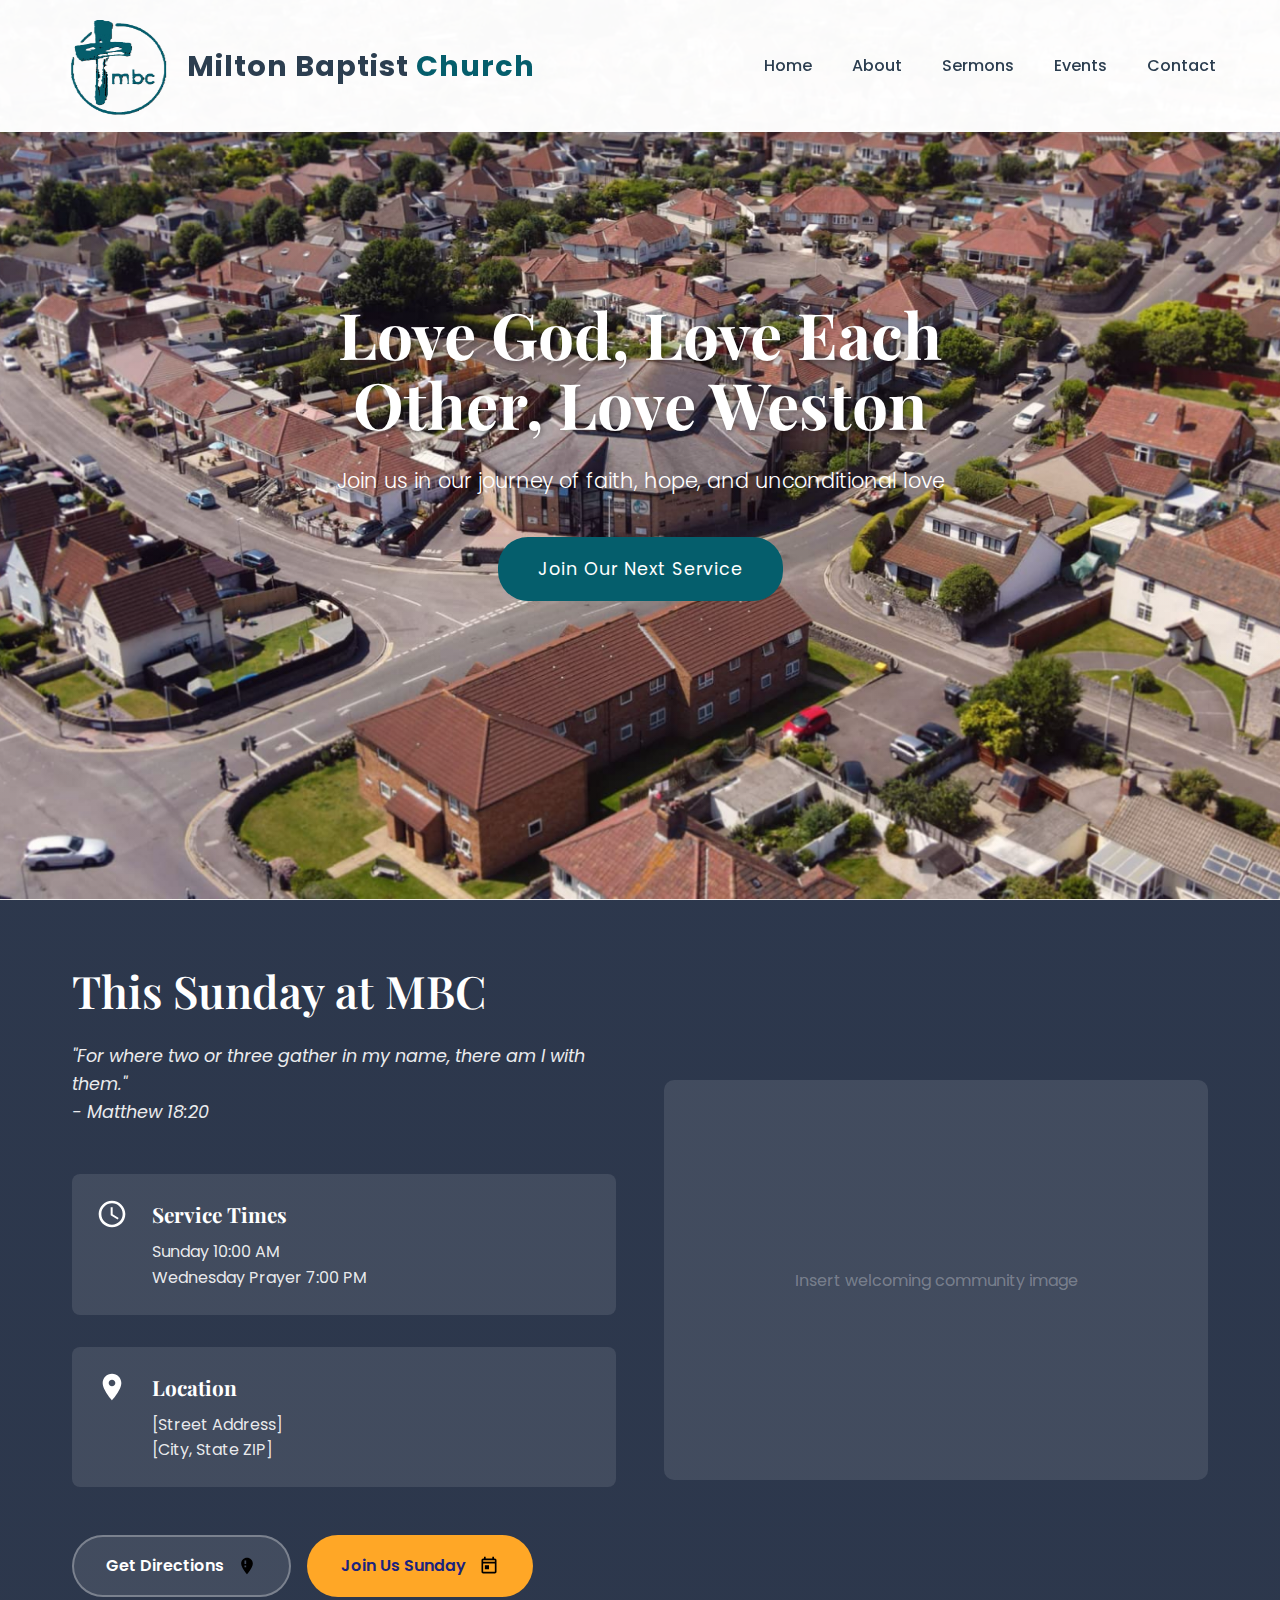
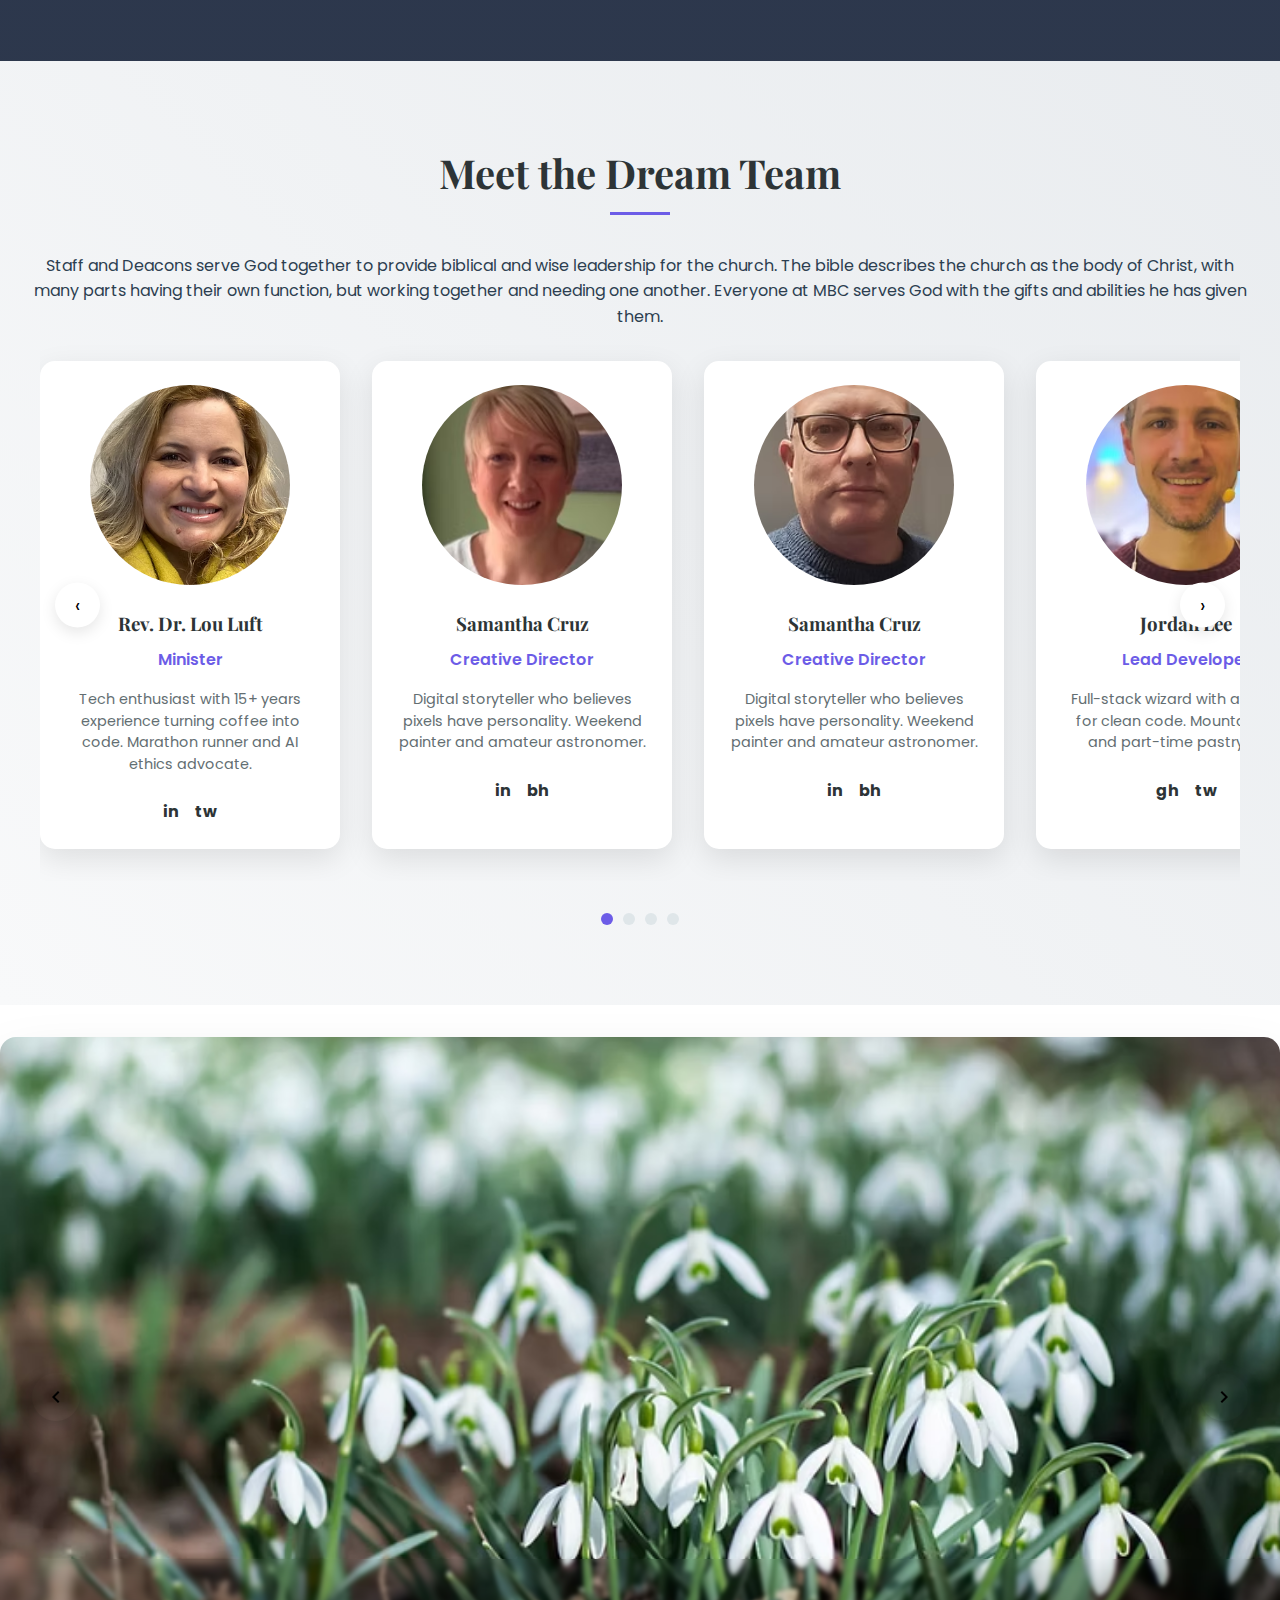
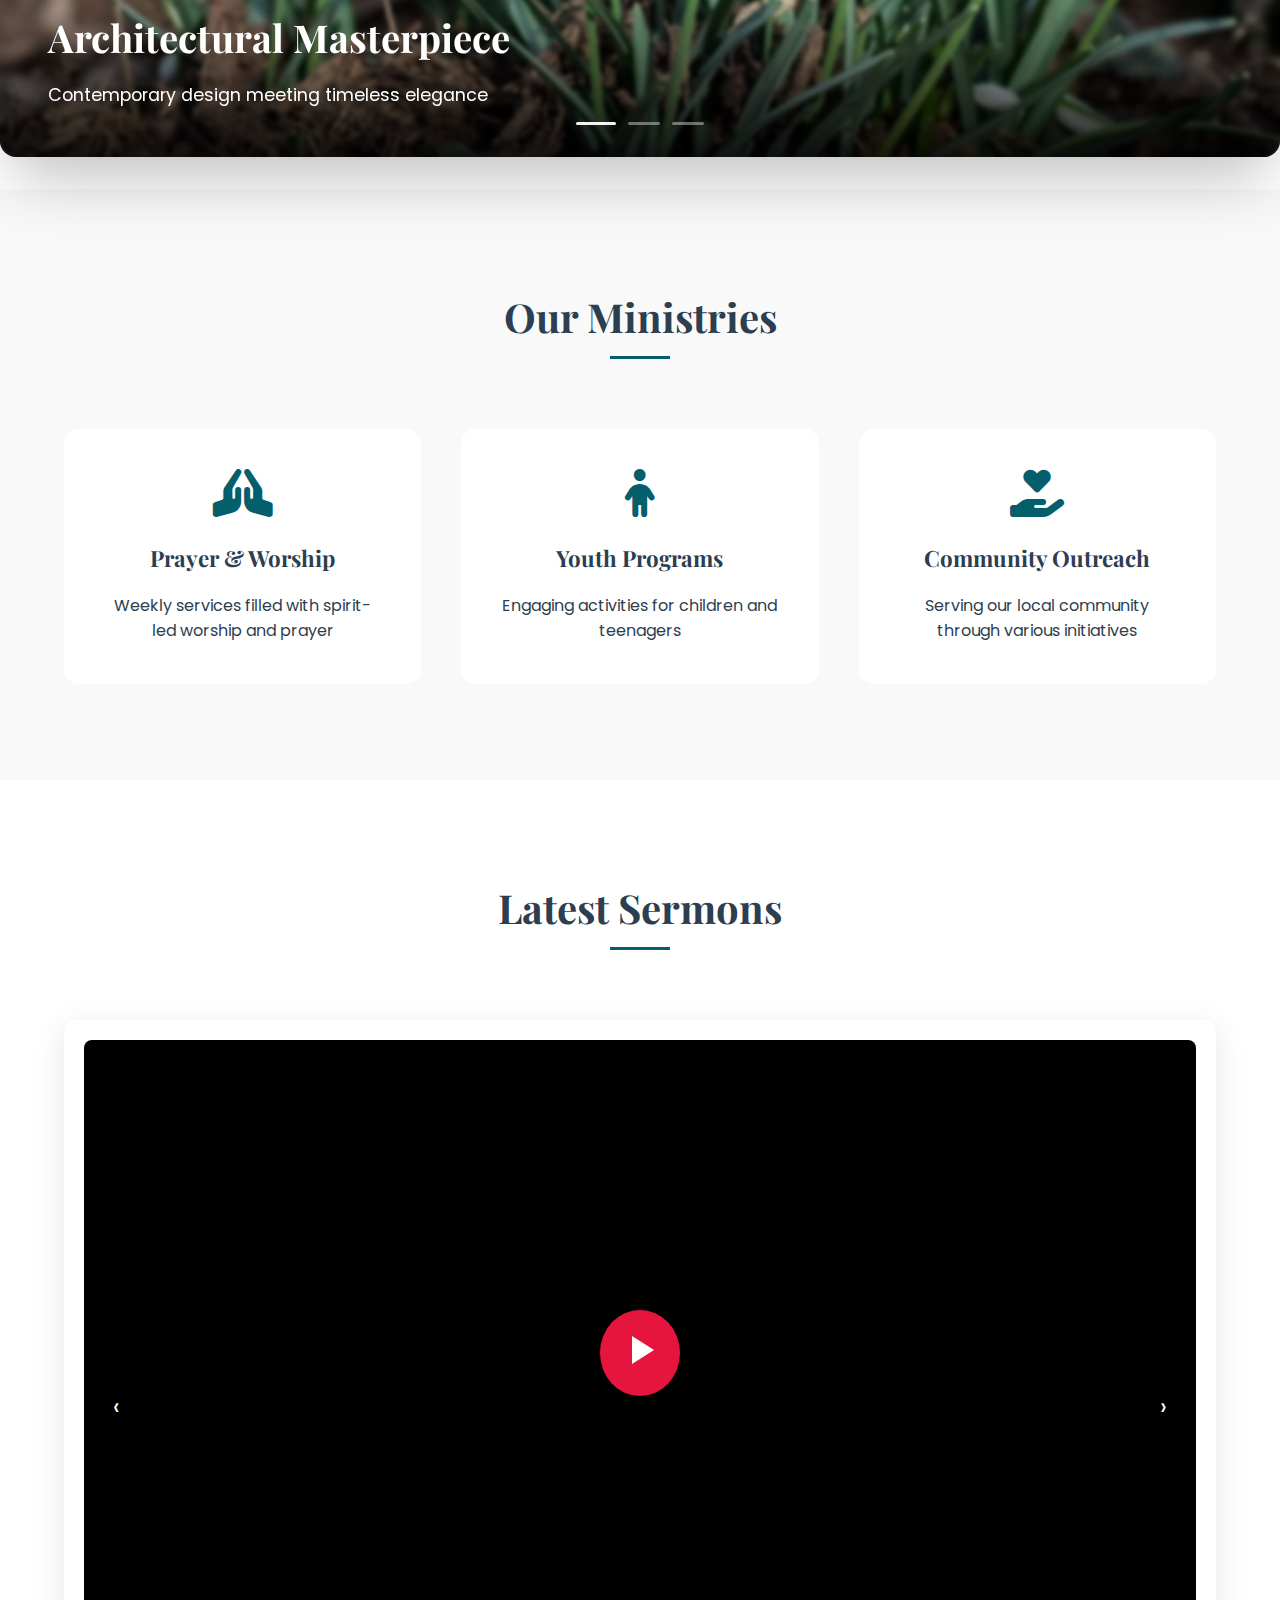
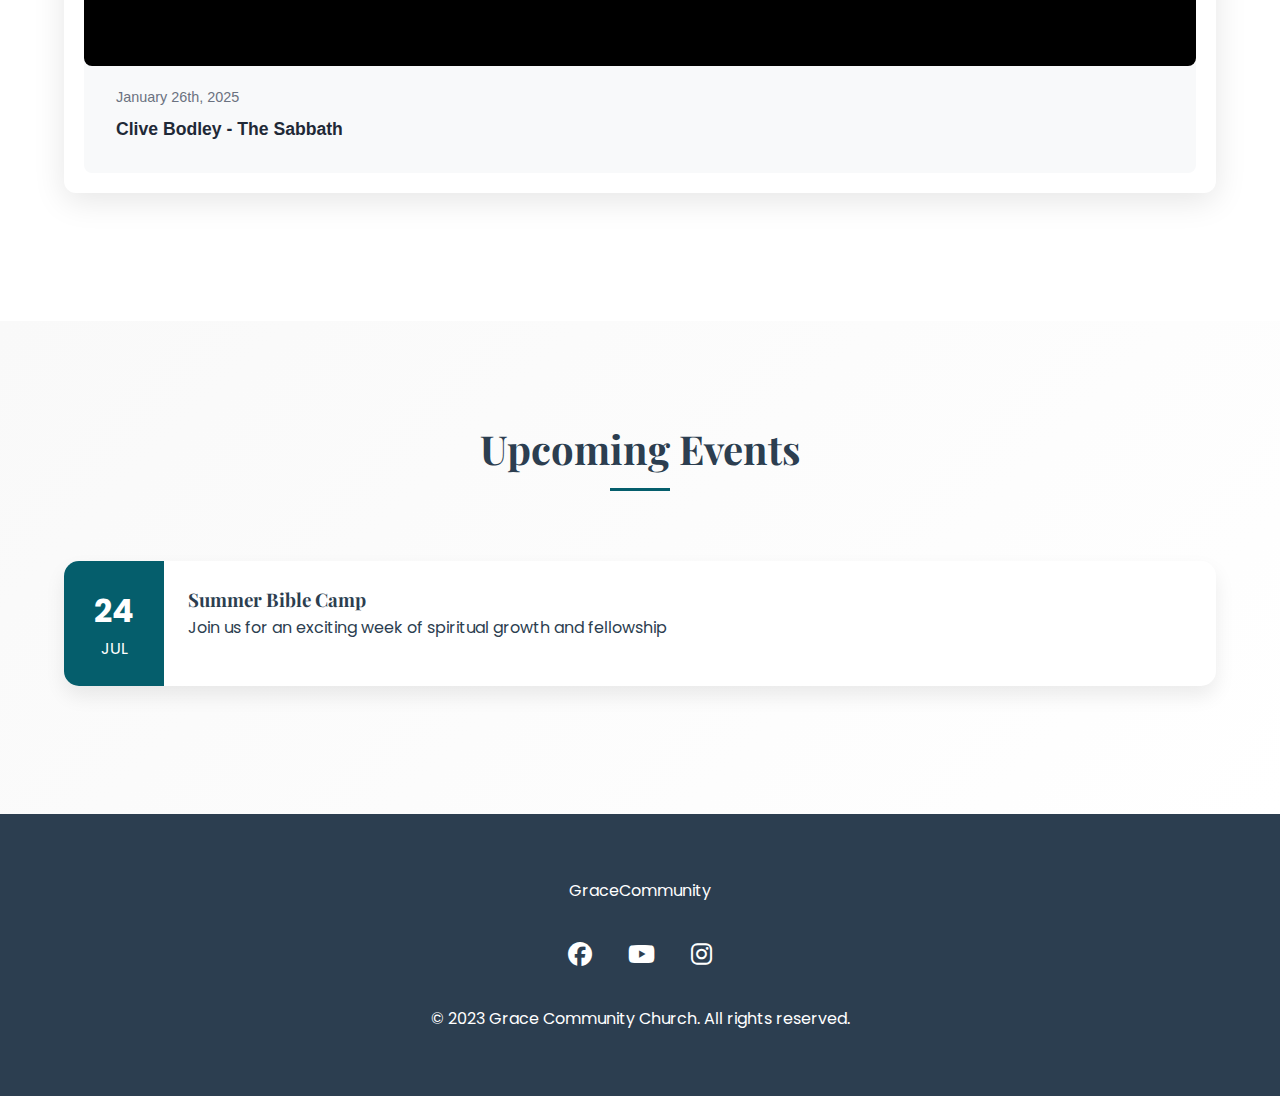
==== index.html @ 712c5c69 "Add files via upload" ====
<!DOCTYPE html>
<html lang="en">
<head>
    <meta charset="UTF-8">
    <meta name="viewport" content="width=device-width, initial-scale=1.0">
    <title>Grace Community Church</title>
    <link rel="stylesheet" href="style.css">
    <link rel="stylesheet" href="https://cdnjs.cloudflare.com/ajax/libs/font-awesome/6.4.0/css/all.min.css">
    <link href="https://fonts.googleapis.com/css2?family=Playfair+Display:wght@400;700&family=Poppins:wght@300;400;500;600&display=swap" rel="stylesheet">
   
</head>
<body>
    <!-- Navigation -->
    <nav class="navbar">
        <a href="#home" class="logo-container">
            <img src="logo-no.png" alt="Church Logo" class="logo-image">
            <div class="logo-text">
                Milton Baptist<span> Church</span>
            </div>
        </a>
        <ul class="nav-links">
            <li><a href="#home">Home</a></li>
            <li><a href="#about">About</a></li>
            <li><a href="#sermons">Sermons</a></li>
            <li><a href="#events">Events</a></li>
            <li><a href="#contact">Contact</a></li>
        </ul>
        <div class="menu-toggle">
            <div class="hamburger">
                <span></span>
                <span></span>
                <span></span>
            </div>
        </div>
    </nav>

        <!-- Hero Section -->
    <section class="hero" id="home">
        <div class="hero-content">
            <h1>Love God, Love Each Other, Love Weston</h1>
            <p>Join us in our journey of faith, hope, and unconditional love</p>
            <button class="cta-button">Join Our Next Service</button>
        </div>
    </section>
    <section class="service-section">
        <div class="service-banner">
            <div class="service-overlay">
                <div class="service-content">
                    <div class="service-text">
                        <h2 class="service-title">This Sunday at MBC</h2>
                        <p class="service-verse">"For where two or three gather in my name, there am I with them."<br> - Matthew 18:20</p>
                        
                        <div class="service-info">
                            <div class="info-item">
                                <svg class="info-icon" viewBox="0 0 24 24">
                                    <path d="M12 2C6.48 2 2 6.48 2 12s4.48 10 10 10 10-4.48 10-10S17.52 2 12 2zm0 18c-4.41 0-8-3.59-8-8s3.59-8 8-8 8 3.59 8 8-3.59 8-8 8zm.5-13H11v6l5.25 3.15.75-1.23-4.5-2.67V7z"/>
                                </svg>
                                <div>
                                    <h3>Service Times</h3>
                                    <p>Sunday 10:00 AM<br>Wednesday Prayer 7:00 PM</p>
                                </div>
                            </div>
    
                            <div class="info-item">
                                <svg class="info-icon" viewBox="0 0 24 24">
                                    <path d="M12 2C8.13 2 5 5.13 5 9c0 5.25 7 13 7 13s7-7.75 7-13c0-3.87-3.13-7-7-7zm0 9.5c-1.38 0-2.5-1.12-2.5-2.5s1.12-2.5 2.5-2.5 2.5 1.12 2.5 2.5-1.12 2.5-2.5 2.5z"/>
                                </svg>
                                <div>
                                    <h3>Location</h3>
                                    <p>[Street Address]<br>[City, State ZIP]</p>
                                </div>
                            </div>
                        </div>
    
                        <div class="service-actions">
                            <a href="#directions" class="action-btn directions-btn">
                                Get Directions
                                <svg class="btn-icon" viewBox="0 0 24 24">
                                    <path d="M12 2C8.13 2 5 5.13 5 9c0 5.25 7 13 7 13s7-7.75 7-13c0-3.87-3.13-7-7-7zm-1 11.5h-2v-2h2v2zm0-4h-2v-4h2v4z"/>
                                </svg>
                            </a>
                            <a href="#rsvp" class="action-btn cta-btn">
                                Join Us Sunday
                                <svg class="btn-icon" viewBox="0 0 24 24">
                                    <path d="M19 3h-1V1h-2v2H8V1H6v2H5c-1.11 0-2 .9-2 2v14c0 1.1.89 2 2 2h14c1.1 0 2-.9 2-2V5c0-1.1-.9-2-2-2zm0 16H5V9h14v10zm0-12H5V5h14v2zM7 11h5v5H7z"/>
                                </svg>
                            </a>
                        </div>
                    </div>
                    
                    <div class="service-image">
                        <div class="image-placeholder">
                            <!-- Add your image here -->
                            <p>Insert welcoming community image</p>
                        </div>
                    </div>
                </div>
            </div>
        </div>
    </section>

      <!-- YouTube Carousel HTML -->


<!-- Meet the Team Section -->
<section class="team-section">
    <h2 class="team-heading">Meet the Dream Team</h2>
    <p>
        Staff and Deacons serve God together to provide biblical and wise leadership for the church. The bible describes the church as the body of Christ, with many parts having their own function, but working together and needing one another. Everyone at MBC serves God with the gifts and abilities he has given them.
    </p>
    <div class="team-carousel-container">
        <div class="team-carousel">
            <!-- Team Member 1 -->
            <div class="team-card">
                <div class="team-image-container">
                    <img src="lou.avif" alt="Alex Jordan" class="team-image">
                    <div class="team-image-hover"></div>
                </div>
                <h3 class="team-name">Rev. Dr. Lou Luft</h3>
                <p class="team-role">Minister</p>
                <p class="team-bio">Tech enthusiast with 15+ years experience turning coffee into code. Marathon runner and AI ethics advocate.</p>
                <div class="team-social">
                    <a href="#" class="team-social-link">in</a>
                    <a href="#" class="team-social-link">tw</a>
                </div>
            </div>

            <!-- Team Member 2 -->
            <div class="team-card">
                <div class="team-image-container">
                    <img src="sarah.avif" alt="Samantha Cruz" class="team-image">
                    <div class="team-image-hover"></div>
                </div>
                <h3 class="team-name">Samantha Cruz</h3>
                <p class="team-role">Creative Director</p>
                <p class="team-bio">Digital storyteller who believes pixels have personality. Weekend painter and amateur astronomer.</p>
                <div class="team-social">
                    <a href="#" class="team-social-link">in</a>
                    <a href="#" class="team-social-link">bh</a>
                </div>
            </div>
            <div class="team-card">
                <div class="team-image-container">
                    <img src="jon.avif" alt="Samantha Cruz" class="team-image">
                    <div class="team-image-hover"></div>
                </div>
                <h3 class="team-name">Samantha Cruz</h3>
                <p class="team-role">Creative Director</p>
                <p class="team-bio">Digital storyteller who believes pixels have personality. Weekend painter and amateur astronomer.</p>
                <div class="team-social">
                    <a href="#" class="team-social-link">in</a>
                    <a href="#" class="team-social-link">bh</a>
                </div>
            </div>
            <!-- Team Member 3 -->
            <div class="team-card">
                <div class="team-image-container">
                    <img src="mark.avif" alt="Jordan Lee" class="team-image">
                    <div class="team-image-hover"></div>
                </div>
                <h3 class="team-name">Jordan Lee</h3>
                <p class="team-role">Lead Developer</p>
                <p class="team-bio">Full-stack wizard with a passion for clean code. Mountain biker and part-time pastry chef.</p>
                <div class="team-social">
                    <a href="#" class="team-social-link">gh</a>
                    <a href="#" class="team-social-link">tw</a>
                </div>
            </div>
        </div>

        <button class="team-carousel-btn team-carousel-prev">‹</button>
        <button class="team-carousel-btn team-carousel-next">›</button>
    </div>

    <div class="team-dots-container"></div>
</section>

    <div class="carousel-container">
        <div class="loading-overlay">
            <div class="spinner"></div>
        </div>
        
        <div class="carousel-track">
            <div class="carousel-slide active">
                <img data-src="1.avif" alt="Modern architecture" class="carousel-image">
                <div class="carousel-caption">
                    <h3>Architectural Masterpiece</h3>
                    <p>Contemporary design meeting timeless elegance</p>
                </div>
            </div>
            <div class="carousel-slide">
                <img data-src="2.jpg" alt="Cityscape" class="carousel-image">
                <div class="carousel-caption">
                    <h3>Urban Energy</h3>
                    <p>Experience dynamic city rhythms</p>
                </div>
            </div>
            <div class="carousel-slide">
                <img data-src="2.avif" alt="Nature" class="carousel-image">
                <div class="carousel-caption">
                    <h3>Natural Serenity</h3>
                    <p>Discover untouched landscapes</p>
                </div>
            </div>
        </div>
        
        <button class="carousel-button carousel-button--left" aria-label="Previous slide">
            <svg viewBox="0 0 24 24"><path d="M15.41 16.59L10.83 12l4.58-4.59L14 6l-6 6 6 6 1.41-1.41z"/></svg>
        </button>
        <button class="carousel-button carousel-button--right" aria-label="Next slide">
            <svg viewBox="0 0 24 24"><path d="M8.59 16.59L13.17 12 8.59 7.41 10 6l6 6-6 6-1.41-1.41z"/></svg>
        </button>
        
        <div class="carousel-nav">
            <button class="carousel-indicator active"></button>
            <button class="carousel-indicator"></button>
            <button class="carousel-indicator"></button>
        </div>
    </div>


    <!-- Features Section -->
    <section class="section features" id="about">
        <div class="section-header">
            <h2>Our Ministries</h2>
        </div>
        <div class="features-grid">
            <div class="feature-card">
                <i class="fas fa-hands-praying"></i>
                <h3>Prayer & Worship</h3>
                <p>Weekly services filled with spirit-led worship and prayer</p>
            </div>
            <div class="feature-card">
                <i class="fas fa-child"></i>
                <h3>Youth Programs</h3>
                <p>Engaging activities for children and teenagers</p>
            </div>
            <div class="feature-card">
                <i class="fas fa-hand-holding-heart"></i>
                <h3>Community Outreach</h3>
                <p>Serving our local community through various initiatives</p>
            </div>
        </div>
    </section>

    <!-- Sermons Section -->
    <section class="section sermons" id="sermons">
        <div class="section-header">
            <h2>Latest Sermons</h2>
        </div>
    <div class="youtube-carousel-container">

        <div class="youtube-carousel-slider">
            <!-- Slide 1 -->
            <div class="youtube-slide youtube-active">
                <div class="youtube-video-wrapper">
                    <iframe class="youtube-iframe" 
                            src="https://www.youtube.com/embed/mPavZ1gK9AQ?si=uw9t-jWfV0aL7F0z?enablejsapi=1&modestbranding=1&rel=0&autoplay=1&mute=1" 
                            allow="accelerometer; autoplay; encrypted-media; gyroscope; picture-in-picture" 
                            allowfullscreen
                            data-youtube-poster="//img.youtube.com/vi/VIDEO_ID_1/maxresdefault.jpg">
                    </iframe>
                    <button class="youtube-play-btn">
                        <svg xmlns="http://www.w3.org/2000/svg" viewBox="0 0 24 24" width="48" height="48">
                            <path d="M8 5v14l11-7z" fill="#fff"/>
                        </svg>
                    </button>
                </div>
                <div class="youtube-info-box">
                    <div class="youtube-date">January 26th, 2025</div>
                    <div class="youtube-caption">Clive Bodley - The Sabbath</div>
                </div>
            </div>

            <!-- Slide 2 -->
            <div class="youtube-slide">
                <div class="youtube-video-wrapper">
                    <iframe class="youtube-iframe" 
                            src="https://www.youtube.com/embed/VIDEO_ID_2?enablejsapi=1&modestbranding=1&rel=0" 
                            allow="accelerometer; encrypted-media; gyroscope; picture-in-picture" 
                            allowfullscreen>
                    </iframe>
                    <button class="youtube-play-btn">
                        <svg xmlns="http://www.w3.org/2000/svg" viewBox="0 0 24 24" width="48" height="48">
                            <path d="M8 5v14l11-7z" fill="#fff"/>
                        </svg>
                    </button>
                </div>
                <div class="youtube-info-box">
                    <div class="youtube-date">March 22, 2025</div>
                    <div class="youtube-caption">Sustainable Tech: Green Energy Solutions</div>
                </div>
            </div>

            <!-- Add 3 more slides following the same pattern -->
        </div>

        <button class="youtube-carousel-prev">‹</button>
        <button class="youtube-carousel-next">›</button>
    </div>
            <!-- Add sermon cards -->

    </section>

    <!-- Events Section -->
    <section class="section events" id="events">
        <div class="section-header">
            <h2>Upcoming Events</h2>
        </div>
        <div class="event-card">
            <div class="event-date">
                <span class="day">24</span>
                <span>JUL</span>
            </div>
            <div class="event-details">
                <h3>Summer Bible Camp</h3>
                <p>Join us for an exciting week of spiritual growth and fellowship</p>
            </div>
        </div>
        <!-- Add more event cards -->
    </section>

    <!-- Footer -->
    <footer>
        <div class="footer-content">
            <div class="logo">Grace<span>Community</span></div>
            <div class="social-links">
                <a href="#"><i class="fab fa-facebook"></i></a>
                <a href="#"><i class="fab fa-youtube"></i></a>
                <a href="#"><i class="fab fa-instagram"></i></a>
            </div>
            <p>&copy; 2023 Grace Community Church. All rights reserved.</p>
        </div>
    </footer>

<script src="js.js"></script>

</body>
</html>
---- style.css ----
:root {
    --primary: #055E6C ;
    --secondary: #2c3e50;
    --accent: #3498db;
    --light: #f9f9f9;
    --dark: #1a1a1a;


    --transition-timing: 0.6s cubic-bezier(0.22, 0.61, 0.36, 1);
    --border-radius: 16px;
    --caption-background: linear-gradient(transparent, rgba(0, 0, 0, 0.85));
}

* {
    margin: 0;
    padding: 0;
    box-sizing: border-box;
    font-family: 'Poppins', sans-serif;
}

h1, h2, h3 {
    font-family: 'Playfair Display', serif;
}

body {
    line-height: 1.6;
    color: var(--secondary);
}



/* Navigation */
.navbar {
    background: rgba(255, 255, 255, 0.98);
    padding: 1rem 5%;
    position: fixed;
    width: 100%;
    top: 0;
    z-index: 1000;
    box-shadow: 0 2px 15px rgba(0,0,0,0.1);
    display: flex;
    justify-content: space-between;
    align-items: center;
    transition: all 0.3s;
    list-style: none;
}

/* Logo container styling */
.logo-container {
    display: flex;
    align-items: center;
    gap: 1rem;
    text-decoration: none;
}

.logo-image {
    height: 100px; /* Adjust based on your needs */
    width: auto;
    transition: transform 0.3s ease;
}

.logo-text {
    font-size: 1.8rem;
    color: var(--secondary);
    font-weight: 700;
    letter-spacing: 1px;
}

.logo-text span {
    color: var(--primary);
}

/* Optional hover effects */
.logo-image:hover {
    transform: scale(1.05);
}

/* Mobile responsiveness */
@media (max-width: 768px) {
    .logo-image {
        height: 40px;
    }
    .logo-text {
        font-size: 1.4rem;
    }
}


.nav-links {
    list-style: none; /* This removes the bullet points */

    display: flex;
    gap: 2.5rem;
}
.nav-links li {
    margin: 0;
    padding: 0;
}
.nav-links a {
    text-decoration: none;
    color: var(--secondary);
    font-weight: 500;
    transition: all 0.3s;
    position: relative;
}

.nav-links a::after {
    content: '';
    position: absolute;
    bottom: -5px;
    left: 0;
    width: 0;
    height: 2px;
    background: var(--primary);
    transition: width 0.3s;
}

.nav-links a:hover::after {
    width: 100%;
}

/* Hamburger Menu */
.menu-toggle {
    display: none;
    cursor: pointer;
    padding: 0.5rem;
    z-index: 1001;
}

.hamburger {
    position: relative;
    width: 30px;
    height: 24px;
    transition: all 0.3s;
}

.hamburger span {
    position: absolute;
    height: 3px;
    width: 100%;
    background: var(--secondary);
    border-radius: 2px;
    transition: all 0.3s;
}

.hamburger span:nth-child(1) { top: 0; }
.hamburger span:nth-child(2) { top: 50%; transform: translateY(-50%); }
.hamburger span:nth-child(3) { bottom: 0; }

.menu-toggle.active .hamburger span:nth-child(1) {
    transform: translateY(10px) rotate(45deg);
}

.menu-toggle.active .hamburger span:nth-child(2) {
    opacity: 0;
}

.menu-toggle.active .hamburger span:nth-child(3) {
    transform: translateY(-10px) rotate(-45deg);
}

/* Hero Section */
.hero {
    height: 100vh;
    background-image: url(cov.png);
    background-repeat: no-repeat;
    background-position: center;
    background-size: cover;
    /* background: linear-gradient(135deg, rgba(0,0,0,0.7), rgba(0,0,0,0.4)), 
                url('church-bg.jpg') center/cover fixed; */
    display: flex;
    align-items: center;
    justify-content: center;
    text-align: center;
    color: white;
    padding: 0 5%;
    position: relative;
    overflow: hidden;
}

.hero::before {
    content: '';
    position: absolute;
    top: -50%;
    left: -50%;
    width: 200%;
    height: 200%;
    background: linear-gradient(45deg, transparent 0%, rgba(230,126,34,0.1) 100%);
    transform: rotate(30deg);
    z-index: 0;
}

.hero-content {
    position: relative;
    z-index: 1;
    max-width: 800px;
}

.hero-content h1 {
    font-size: 4rem;
    margin-bottom: 1.5rem;
    line-height: 1.1;
    text-shadow: 2px 2px 4px rgba(0,0,0,0.3);
}

.hero-content p {
    font-size: 1.3rem;
    margin-bottom: 2.5rem;
    font-weight: 300;
}

.cta-button {
    padding: 1.2rem 2.5rem;
    background: var(--primary);
    color: white;
    border: none;
    border-radius: 30px;
    font-size: 1.1rem;
    cursor: pointer;
    transition: all 0.3s;
    position: relative;
    overflow: hidden;
    letter-spacing: 1px;
}

.cta-button::before {
    content: '';
    position: absolute;
    top: 0;
    left: -100%;
    width: 100%;
    height: 100%;
    background: linear-gradient(
        120deg,
        transparent,
        rgba(255,255,255,0.3),
        transparent
    );
    transition: all 0.5s;
}

.cta-button:hover::before {
    left: 100%;
}

.cta-button:hover {
    transform: translateY(-3px);
    box-shadow: 0 5px 15px rgba(230,126,34,0.4);
}

/* Sections Common Styles */
.section {
    padding: 6rem 5%;
}

.section-header {
    text-align: center;
    margin-bottom: 4rem;
}

.section-header h2 {
    font-size: 2.5rem;
    margin-bottom: 1rem;
    position: relative;
    display: inline-block;
}

.section-header h2::after {
    content: '';
    position: absolute;
    bottom: -10px;
    left: 50%;
    transform: translateX(-50%);
    width: 60px;
    height: 3px;
    background: var(--primary);
}

/* Features Section */
.features {
    background: var(--light);
}

.features-grid {
    display: grid;
    grid-template-columns: repeat(auto-fit, minmax(280px, 1fr));
    gap: 2.5rem;
}

.feature-card {
    background: white;
    padding: 2.5rem;
    border-radius: 15px;
    text-align: center;
    transition: all 0.3s;
    position: relative;
    overflow: hidden;
}

.feature-card:hover {
    transform: translateY(-10px);
    box-shadow: 0 15px 30px rgba(0,0,0,0.1);
}

.feature-card i {
    font-size: 3rem;
    color: var(--primary);
    margin-bottom: 1.5rem;
    transition: all 0.3s;
}

.feature-card h3 {
    font-size: 1.4rem;
    margin-bottom: 1rem;
}

/* Sermons Section */
.sermon-grid {
    display: grid;
    grid-template-columns: repeat(auto-fit, minmax(320px, 1fr));
    gap: 2.5rem;
}

.sermon-card {
    border-radius: 15px;
    overflow: hidden;
    box-shadow: 0 10px 20px rgba(0,0,0,0.1);
    transition: all 0.3s;
}

.sermon-card:hover {
    transform: translateY(-5px);
}

.sermon-card img {
    width: 100%;
    height: 250px;
    object-fit: cover;
    transition: transform 0.3s;
}

.sermon-card:hover img {
    transform: scale(1.05);
}

.sermon-info {
    padding: 1.5rem;
    background: white;
}

.sermon-info h4 {
    font-size: 1.2rem;
    margin-bottom: 0.5rem;
}

/* Events Section */
.events {
    background: linear-gradient(135deg, var(--light) 0%, #ffffff 100%);
}

.event-card {
    background: white;
    border-radius: 15px;
    overflow: hidden;
    box-shadow: 0 10px 20px rgba(0,0,0,0.08);
    display: flex;
    margin-bottom: 2rem;
}

.event-date {
    background: var(--primary);
    color: white;
    padding: 1.5rem;
    text-align: center;
    min-width: 100px;
}

.event-date .day {
    font-size: 2rem;
    font-weight: 700;
    display: block;
}

.event-details {
    padding: 1.5rem;
    flex: 1;
}

/* Testimonials Section */
.testimonials {
    background: var(--light);
}

.testimonial-grid {
    display: grid;
    grid-template-columns: repeat(auto-fit, minmax(300px, 1fr));
    gap: 2rem;
}

.testimonial-card {
    background: white;
    padding: 2rem;
    border-radius: 15px;
    box-shadow: 0 10px 20px rgba(0,0,0,0.05);
    position: relative;
}

.testimonial-card::before {
    content: "\201C";
    position: absolute;
    top: -10px;
    left: 20px;
    font-size: 5rem;
    color: var(--primary);
    opacity: 0.2;
    font-family: 'Playfair Display', serif;
}

.testimonial-author {
    display: flex;
    align-items: center;
    margin-top: 1.5rem;
}

.author-img {
    width: 50px;
    height: 50px;
    border-radius: 50%;
    margin-right: 1rem;
}

/* Footer */
footer {
    background: var(--secondary);
    color: white;
    padding: 4rem 5%;
    text-align: center;
}

.footer-content {
    max-width: 1200px;
    margin: 0 auto;
}

.social-links {
    margin: 2rem 0;
}

.social-links a {
    color: white;
    font-size: 1.5rem;
    margin: 0 1rem;
    transition: color 0.3s;
}

.social-links a:hover {
    color: var(--primary);
}

/* Mobile Styles */
@media (max-width: 768px) {
    .nav-links {
        display: none;
        position: fixed;
        top: 0;
        left: 0;
        width: 100%;
        height: 100vh;
        background: rgba(255,255,255,0.98);
        flex-direction: column;
        padding: 6rem 2rem;
        text-align: center;
        gap: 2rem;
        backdrop-filter: blur(5px);
    }

    .nav-links.active {
        display: flex;
    }

    .menu-toggle {
        display: block;
    }

    .hero-content h1 {
        font-size: 2.8rem;
    }

    .section-header h2 {
        font-size: 2rem;
    }

    .event-card {
        flex-direction: column;
    }

    .event-date {
        width: 100%;
    }
}








.carousel-container {
    position: relative;
    max-width: 1440px;
    margin: 2rem auto;
    overflow: hidden;
    border-radius: var(--border-radius);
    box-shadow: 0 32px 64px -12px rgba(0, 0, 0, 0.25);
    touch-action: pan-y;
}

.carousel-track {
    display: flex;
    transition: transform var(--transition-timing);
    height: 80vh;
    max-height: 800px;
    min-height: 500px;
    position: relative;
}

.carousel-slide {
    position: absolute;
    width: 100%;
    height: 100%;
    opacity: 0;
    transition: opacity 0.4s ease;
}

.carousel-slide.active {
    opacity: 1;
}

.carousel-image {
    width: 100%;
    height: 100%;
    object-fit: cover;
    object-position: center;
    transform: scale(1.02);
    transition: transform 0.8s ease-out;
}

.carousel-slide:hover .carousel-image {
    transform: scale(1.04);
}

.carousel-caption {
    position: absolute;
    bottom: 0;
    left: 0;
    right: 0;
    padding: clamp(1.5rem, 5vw, 3rem);
    background: var(--caption-background);
    color: white;
    backdrop-filter: blur(2px);
}

.carousel-caption h3 {
    font-size: clamp(1.8rem, 4vw, 2.4rem);
    margin-bottom: 0.75rem;
    opacity: 0;
    transform: translateY(1rem);
    transition: all var(--transition-timing);
}

.carousel-caption p {
    font-size: clamp(1rem, 2vw, 1.1rem);
    opacity: 0;
    transform: translateY(1rem);
    transition: all var(--transition-timing) 0.1s;
    line-height: 1.6;
    max-width: 800px;
}

.carousel-slide.active .carousel-caption h3,
.carousel-slide.active .carousel-caption p {
    opacity: 1;
    transform: translateY(0);
}

.carousel-button {
    position: absolute;
    top: 50%;
    transform: translateY(-50%);
    background: var(--primary-color);
    border: none;
    width: clamp(40px, 6vw, 48px);
    height: clamp(40px, 6vw, 48px);
    border-radius: 50%;
    cursor: pointer;
    transition: all 0.3s ease;
    box-shadow: 0 4px 16px rgba(0, 0, 0, 0.15);
    display: flex;
    align-items: center;
    justify-content: center;
    z-index: 2;
}

.carousel-button:hover {
    background: white;
    transform: translateY(-50%) scale(1.1);
    box-shadow: 0 6px 24px rgba(0, 0, 0, 0.2);
}

.carousel-button svg {
    width: 50%;
    height: 50%;
    fill: var(--secondary-color);
}

.carousel-button--left {
    left: clamp(1rem, 3vw, 2rem);
}

.carousel-button--right {
    right: clamp(1rem, 3vw, 2rem);
}

.carousel-nav {
    position: absolute;
    bottom: clamp(1rem, 3vw, 2rem);
    left: 50%;
    transform: translateX(-50%);
    display: flex;
    gap: 0.75rem;
    z-index: 2;
}

.carousel-indicator {
    width: clamp(28px, 4vw, 32px);
    height: 3px;
    background: rgba(255, 255, 255, 0.4);
    border: none;
    cursor: pointer;
    transition: all 0.3s ease;
    border-radius: 2px;
}

.carousel-indicator.active {
    background: rgba(255, 255, 255, 0.95);
    width: clamp(36px, 6vw, 40px);
}

.loading-overlay {
    position: absolute;
    top: 0;
    left: 0;
    width: 100%;
    height: 100%;
    background: rgba(255, 255, 255, 0.95);
    display: flex;
    align-items: center;
    justify-content: center;
    z-index: 3;
    opacity: 0;
    pointer-events: none;
    transition: opacity 0.4s ease;
}

.spinner {
    width: 48px;
    height: 48px;
    border: 3px solid rgba(0, 0, 0, 0.1);
    border-top-color: var(--secondary-color);
    border-radius: 50%;
    animation: spin 1s linear infinite;
}

@keyframes spin {
    0% { transform: rotate(0deg); }
    100% { transform: rotate(360deg); }
}

@media (max-width: 768px) {
    .carousel-container {
        margin: 0;
        border-radius: 0;
        box-shadow: none;
    }

    .carousel-track {
        height: 70vh;
        min-height: 400px;
    }

    .carousel-button {
        bottom: 1rem;
        top: auto;
        transform: none;
    }
}

@media (max-width: 480px) {
    .carousel-track {
        height: 60vh;
        min-height: 300px;
    }
}






.team-section {
    padding: 5rem 2rem;
    background: linear-gradient(45deg, #f8f9fa 0%, #e9ecef 100%);
    text-align: center;
}

.team-heading {
    font-size: 2.5rem;
    margin-bottom: 3rem;
    color: #2d3436;
    position: relative;
    display: inline-block;
}

.team-heading::after {
    content: '';
    position: absolute;
    bottom: -10px;
    left: 50%;
    transform: translateX(-50%);
    width: 60px;
    height: 3px;
    background: #6c5ce7;
}

.team-carousel-container {
    position: relative;
    max-width: 1200px;
    margin: 0 auto;
}

.team-carousel {
    display: flex;
    overflow-x: auto;
    scroll-snap-type: x mandatory;
    scroll-behavior: smooth;
    -webkit-overflow-scrolling: touch;
    padding: 2rem 0;
    gap: 2rem;
}

.team-card {
    flex: 0 0 300px;
    background: white;
    border-radius: 15px;
    padding: 1.5rem;
    box-shadow: 0 10px 30px rgba(0,0,0,0.1);
    scroll-snap-align: center;
    transition: transform 0.3s ease;
    position: relative;
}

.team-card:hover {
    transform: translateY(-10px);
}

.team-image-container {
    width: 200px;
    height: 200px;
    margin: 0 auto 1.5rem;
    border-radius: 50%;
    position: relative;
    overflow: hidden;
}

.team-image {
    width: 100%;
    height: 100%;
    object-fit: cover;
    transition: transform 0.3s ease;
}

.team-image-hover {
    position: absolute;
    top: 0;
    left: 0;
    width: 100%;
    height: 100%;
    background: linear-gradient(45deg, rgba(108,92,231,0.3) 0%, rgba(106,197,227,0.3) 100%);
    opacity: 0;
    transition: opacity 0.3s ease;
}

.team-image-container:hover .team-image-hover {
    opacity: 1;
}

.team-name {
    color: #2d3436;
    margin: 0.5rem 0;
}

.team-role {
    color: #6c5ce7;
    font-weight: 600;
    margin-bottom: 1rem;
}

.team-bio {
    color: #636e72;
    font-size: 0.9rem;
    line-height: 1.5;
    margin-bottom: 1.5rem;
}

.team-social {
    display: flex;
    justify-content: center;
    gap: 1rem;
}

.team-social-link {
    color: #2d3436;
    text-decoration: none;
    font-weight: bold;
    transition: color 0.3s ease;
}

.team-social-link:hover {
    color: #6c5ce7;
}

.team-carousel-btn {
    position: absolute;
    top: 50%;
    transform: translateY(-50%);
    background: white;
    border: none;
    width: 45px;
    height: 45px;
    border-radius: 50%;
    box-shadow: 0 5px 15px rgba(0,0,0,0.1);
    cursor: pointer;
    font-size: 1.2rem;
    z-index: 10;
    transition: all 0.3s ease;
}

.team-carousel-btn:hover {
    transform: translateY(-50%) scale(1.1);
}

.team-carousel-prev { left: 15px; }
.team-carousel-next { right: 15px; }

.team-dots-container {
    display: flex;
    justify-content: center;
    gap: 10px;
    margin-top: 2rem;
}

@media (max-width: 768px) {
    .team-section {
        padding: 3rem 1rem;
    }
    
    .team-heading {
        font-size: 2rem;
    }
    
    .team-carousel-btn {
        width: 35px;
        height: 35px;
        font-size: 1rem;
    }
    
    .team-card {
        flex: 0 0 85%;
    }
    
    .team-image-container {
        width: 150px;
        height: 150px;
    }
}

@media (max-width: 480px) {
    .team-carousel-btn {
        width: 30px;
        height: 30px;
        top: 40%;
    }
    
    .team-carousel-prev { left: 5px; }
    .team-carousel-next { right: 5px; }
}
















   /* YouTube Carousel Styles */
   .youtube-carousel-container {
    position: relative;
    max-width: 1200px;
    margin: 2rem auto;
    background: #ffffff;
    border-radius: 12px;
    box-shadow: 0 8px 32px rgba(0,0,0,0.1);
    padding: 20px;
}

.youtube-carousel-slider {
    position: relative;
    overflow: hidden;
}

.youtube-slide {
    display: none;
    width: 100%;
}

.youtube-slide.youtube-active {
    display: block;
}

.youtube-video-wrapper {
    position: relative;
    padding-bottom: 56.25%;
    border-radius: 8px;
    overflow: hidden;
    background: #000;
}

.youtube-iframe {
    position: absolute;
    top: 0;
    left: 0;
    width: 100%;
    height: 100%;
    border: none;
}

.youtube-play-btn {
    position: absolute;
    top: 50%;
    left: 50%;
    transform: translate(-50%, -50%);
    background: rgba(255,23,68,0.9);
    border: none;
    border-radius: 50%;
    padding: 1rem;
    cursor: pointer;
    transition: all 0.3s ease;
    z-index: 2;
}

.youtube-play-btn:hover {
    background: #ff1744;
    transform: translate(-50%, -50%) scale(1.1);
}

.youtube-info-box {
    padding: 1.5rem 2rem 2rem;
    background: #f8f9fa;
    border-radius: 0 0 8px 8px;
    margin-top: -4px;
}

.youtube-date {
    font-family: 'Inter', sans-serif;
    font-size: 0.9rem;
    color: #6b7280;
    margin-bottom: 0.5rem;
    font-weight: 500;
}

.youtube-caption {
    font-family: 'Inter', sans-serif;
    font-size: 1.1rem;
    color: #1f2937;
    line-height: 1.4;
    font-weight: 600;
    margin: 0;
}

.youtube-carousel-prev,
.youtube-carousel-next {
    position: absolute;
    top: 50%;
    transform: translateY(-50%);
    background: rgba(0,0,0,0.7);
    color: white;
    border: none;
    padding: 1rem 1.2rem;
    cursor: pointer;
    border-radius: 50%;
    z-index: 10;
    font-size: 1.5rem;
    line-height: 1;
}

.youtube-carousel-prev {
    left: 30px;
}

.youtube-carousel-next {
    right: 30px;
}

@media (max-width: 768px) {
    .youtube-carousel-container {
        margin: 1rem;
        padding: 10px;
    }
    
    .youtube-info-box {
        padding: 1rem;
    }
    
    .youtube-date {
        font-size: 0.8rem;
    }
    
    .youtube-caption {
        font-size: 1rem;
    }
    
    .youtube-carousel-prev,
    .youtube-carousel-next {
        padding: 0.8rem 1rem;
        font-size: 1.2rem;
    }
}

/* Section Title CSS */
.youtube-section-header {
    text-align: center;
    margin: 3rem auto 2rem;
    max-width: 1200px;
    padding: 0 20px;
  }
  
  .youtube-section-title {
    font-family: 'Inter', sans-serif;
    font-size: 2.5rem;
    color: #1f2937;
    margin: 0;
    letter-spacing: -0.05em;
    position: relative;
    display: inline-block;
  }
  
  .youtube-section-title::after {
    content: '';
    position: absolute;
    bottom: -8px;
    left: 50%;
    transform: translateX(-50%);
    width: 60px;
    height: 3px;
    background: #ff1744;
    border-radius: 2px;
  }
  
  .youtube-section-subtitle {
    font-family: 'Inter', sans-serif;
    font-size: 1.1rem;
    color: #6b7280;
    margin-top: 0.8rem;
    font-weight: 400;
  }
  
  /* Mobile Optimization */
  @media (max-width: 768px) {
    .youtube-section-title {
      font-size: 2rem;
    }
    
    .youtube-section-subtitle {
      font-size: 1rem;
    }
  }















  .service-section {
    font-family: 'Arial', sans-serif;
    color: #333;
}

.service-banner {
    background: linear-gradient(rgba(22, 34, 57, 0.9), rgba(22, 34, 57, 0.9)),
                url('https://images.unsplash.com/photo-1503177119275-0aa32b3a9368') center/cover;
    min-height: 600px;
    display: flex;
    align-items: center;
    position: relative;
}

.service-overlay {
    max-width: 1200px;
    margin: 0 auto;
    padding: 4rem 2rem;
    width: 100%;
}

.service-content {
    display: grid;
    grid-template-columns: 1fr 1fr;
    gap: 3rem;
    align-items: center;
}

.service-text {
    color: #fff;
}

.service-title {
    font-size: 2.8rem;
    margin-bottom: 1.5rem;
    font-weight: 600;
    line-height: 1.2;
}

.service-verse {
    font-size: 1.1rem;
    font-style: italic;
    margin-bottom: 3rem;
    opacity: 0.9;
}

.service-info {
    display: flex;
    flex-direction: column;
    gap: 2rem;
    margin-bottom: 3rem;
}

.info-item {
    display: flex;
    gap: 1.5rem;
    align-items: start;
    background: rgba(255,255,255,0.1);
    padding: 1.5rem;
    border-radius: 8px;
    transition: transform 0.3s ease;
}

.info-item:hover {
    transform: translateX(10px);
}

.info-icon {
    width: 32px;
    height: 32px;
    fill: #fff;
    flex-shrink: 0;
}

.info-item h3 {
    font-size: 1.3rem;
    margin-bottom: 0.5rem;
    color: #fff;
}

.info-item p {
    color: rgba(255,255,255,0.9);
    line-height: 1.6;
}

.service-actions {
    display: flex;
    gap: 1rem;
    flex-wrap: wrap;
}

.action-btn {
    display: inline-flex;
    align-items: center;
    gap: 0.8rem;
    padding: 1rem 2rem;
    border-radius: 50px;
    text-decoration: none;
    font-weight: 600;
    transition: all 0.3s ease;
}

.directions-btn {
    background: rgba(255,255,255,0.1);
    color: #fff;
    border: 2px solid rgba(255,255,255,0.3);
}

.cta-btn {
    background: #FFA726;
    color: #1A237E;
    border: 2px solid transparent;
}

.btn-icon {
    width: 20px;
    height: 20px;
}

.service-image .image-placeholder {
    background: rgba(255,255,255,0.1);
    border-radius: 10px;
    padding: 2rem;
    height: 400px;
    display: flex;
    align-items: center;
    justify-content: center;
    color: rgba(255,255,255,0.3);
}

@media (max-width: 1024px) {
    .service-content {
        grid-template-columns: 1fr;
    }
    
    .service-image {
        display: none;
    }
    
    .service-title {
        font-size: 2.2rem;
    }
}

@media (max-width: 480px) {
    .service-actions {
        flex-direction: column;
    }
    
    .action-btn {
        justify-content: center;
    }
    
    .info-item {
        flex-direction: column;
        align-items: start;
    }
}
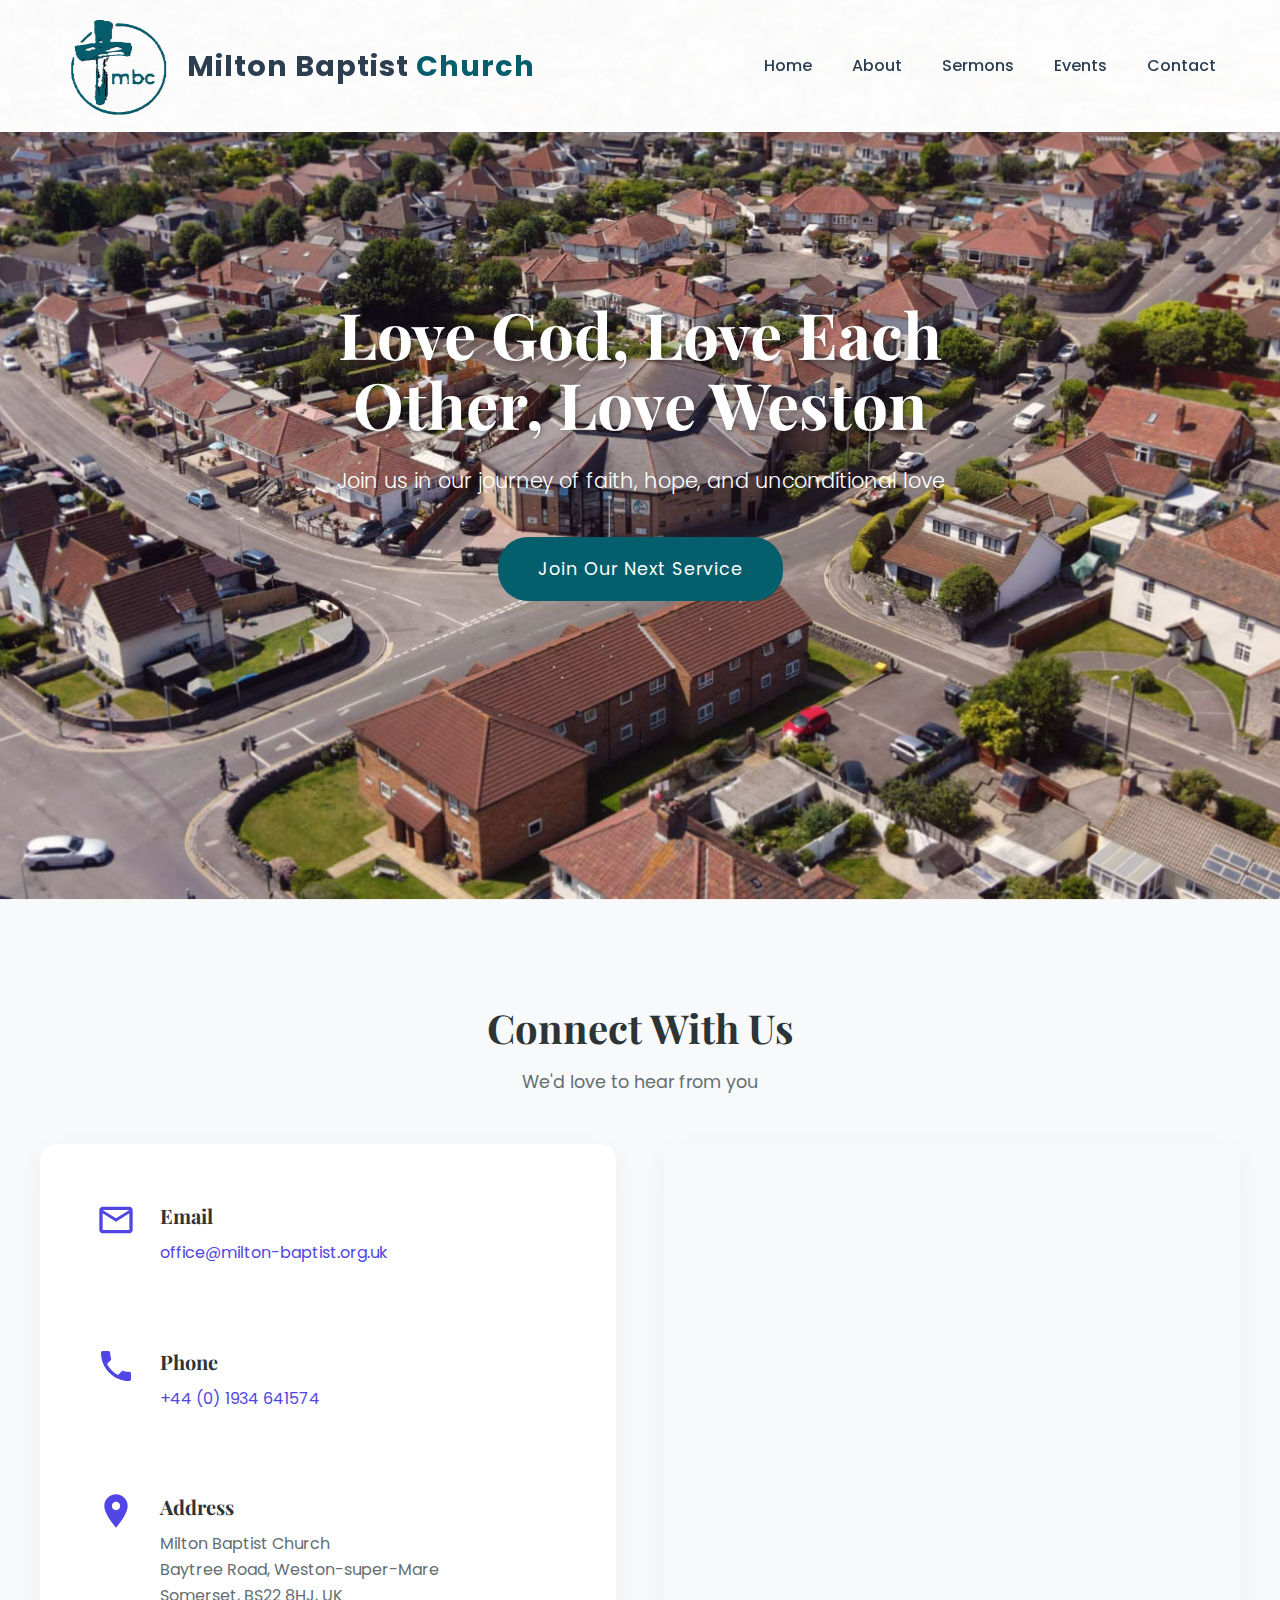
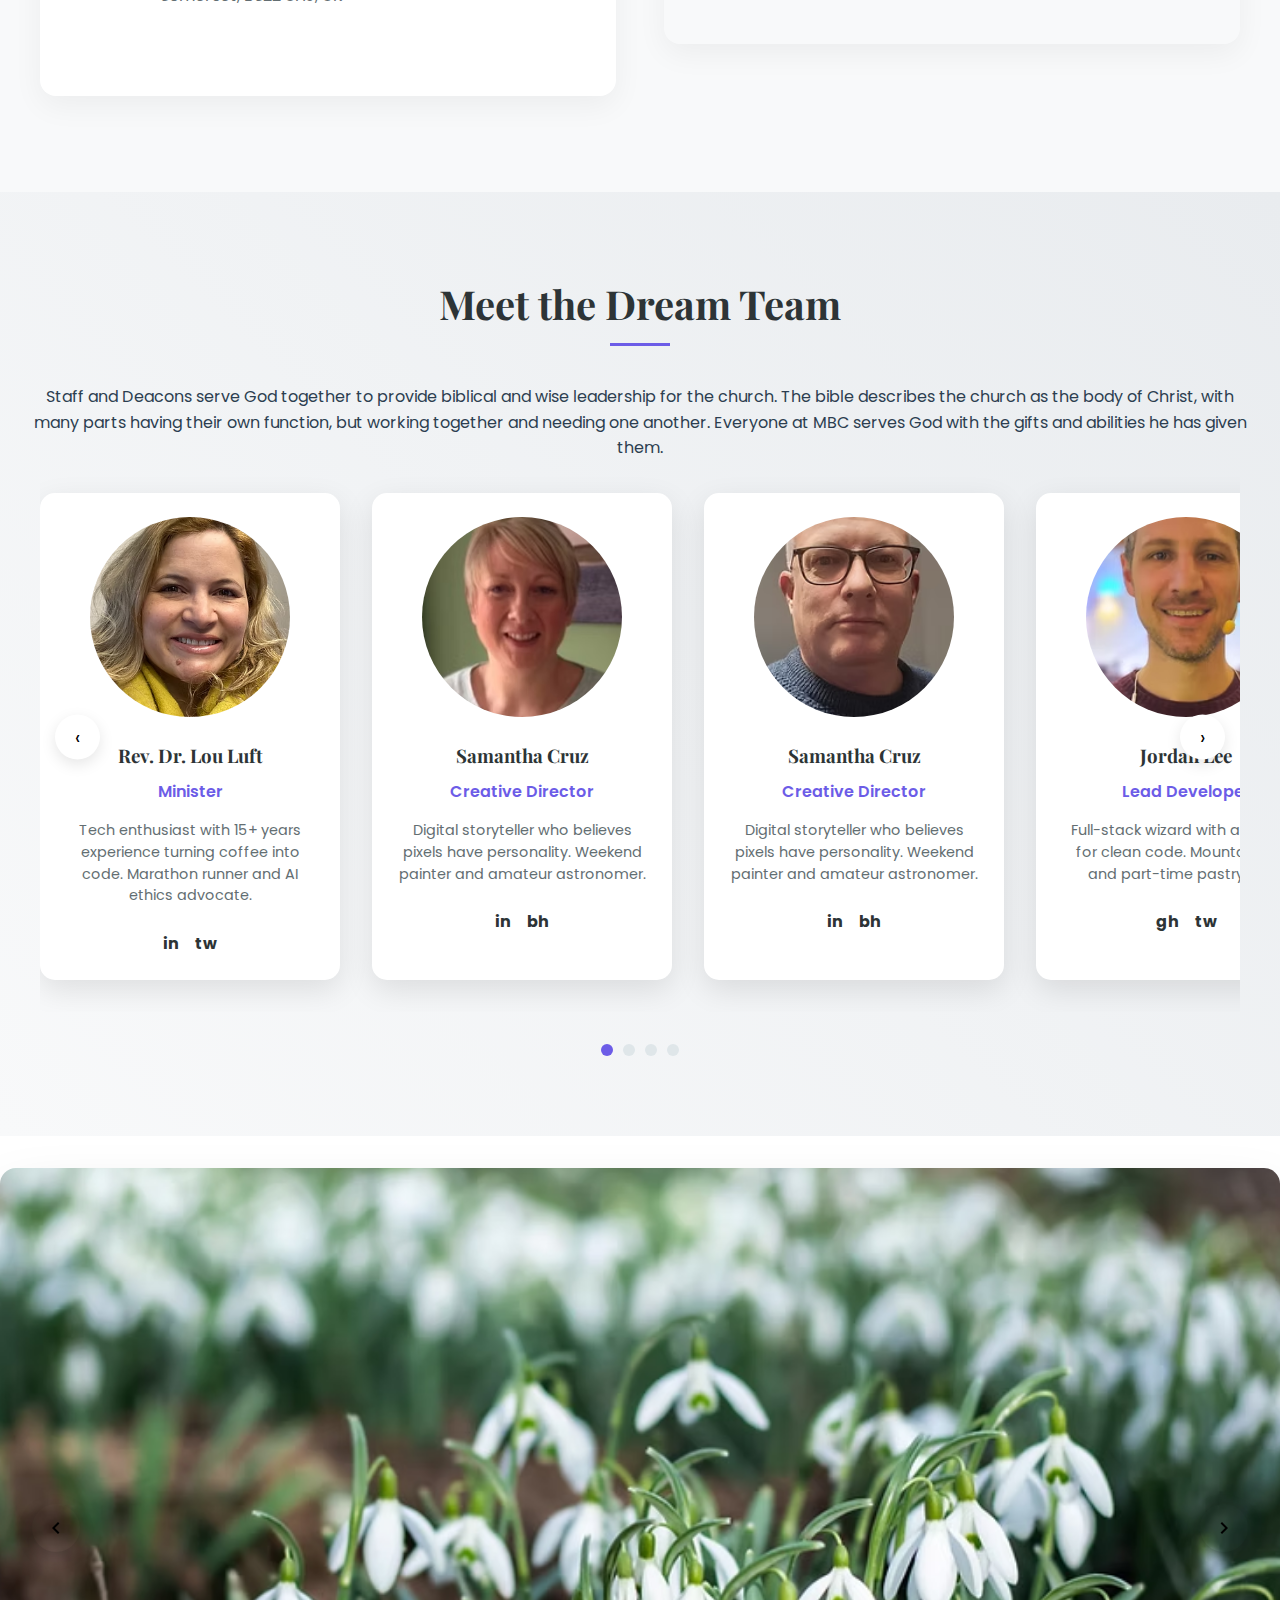
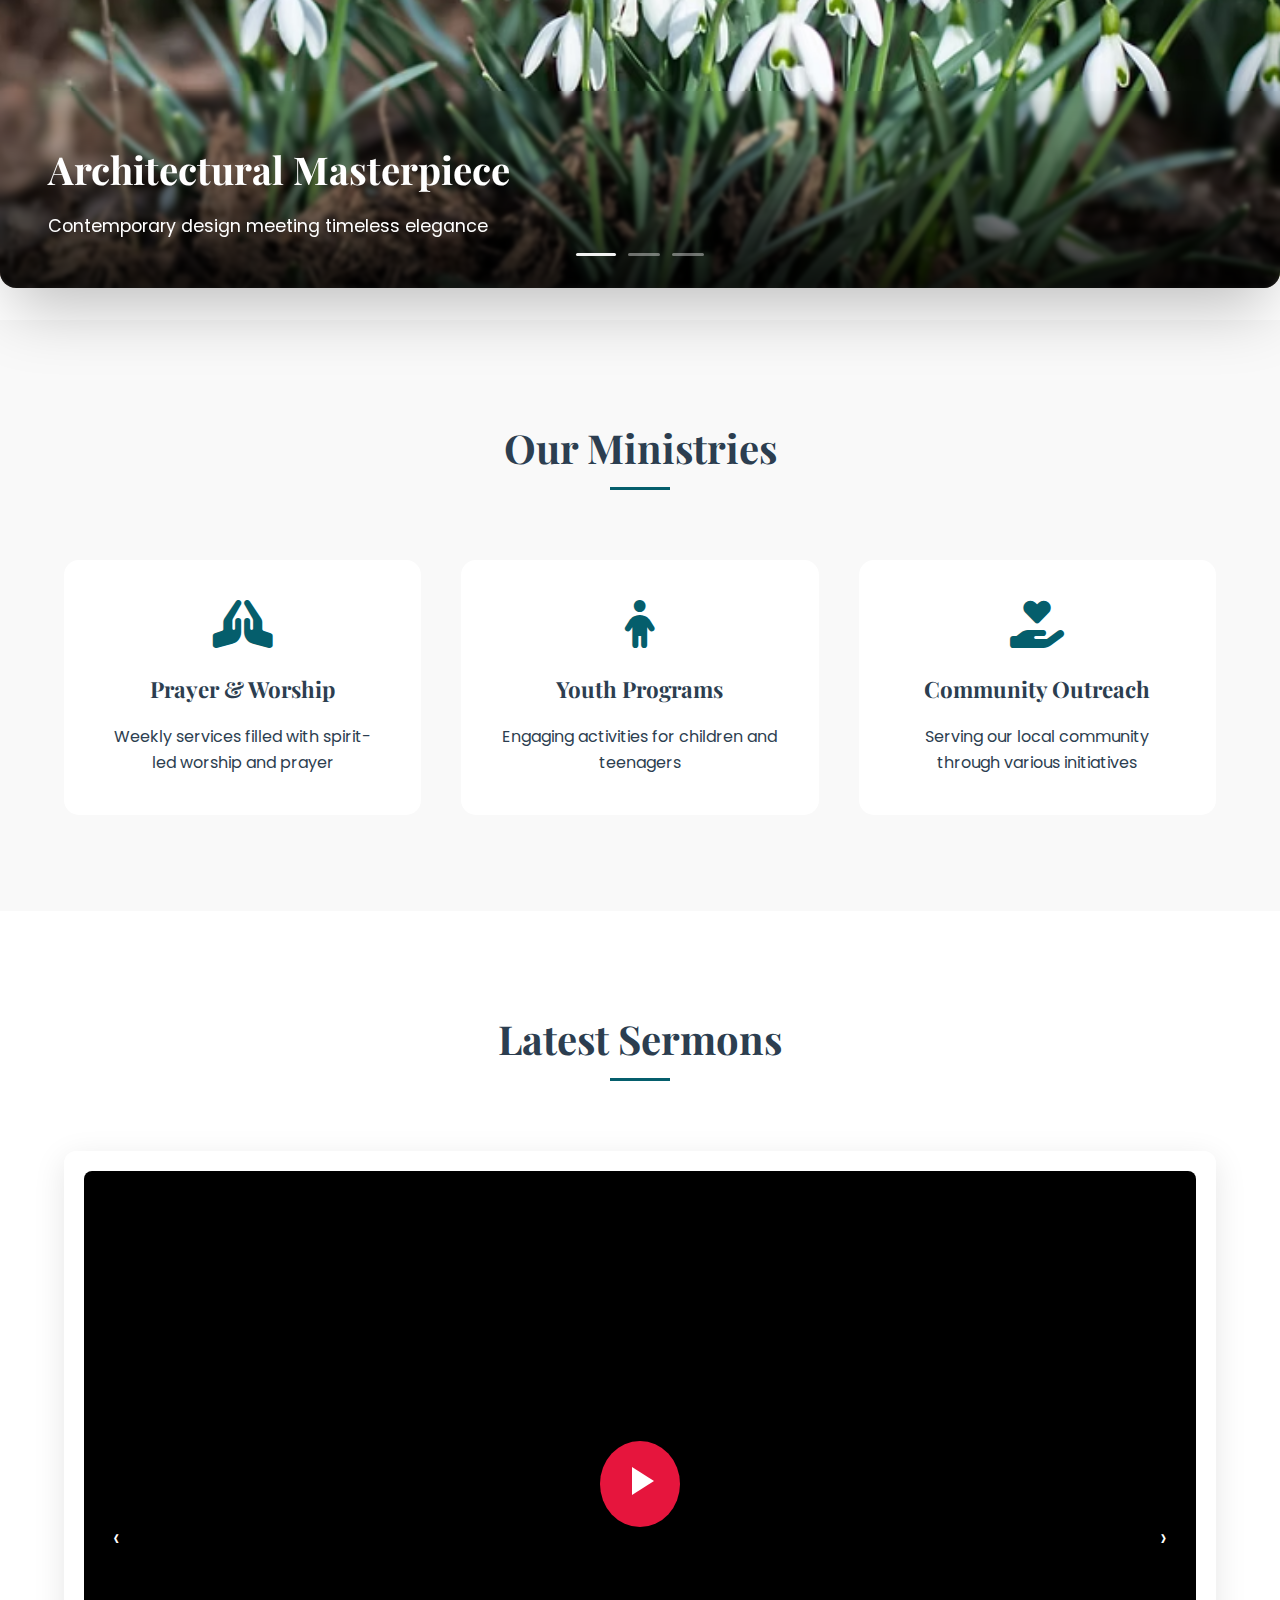
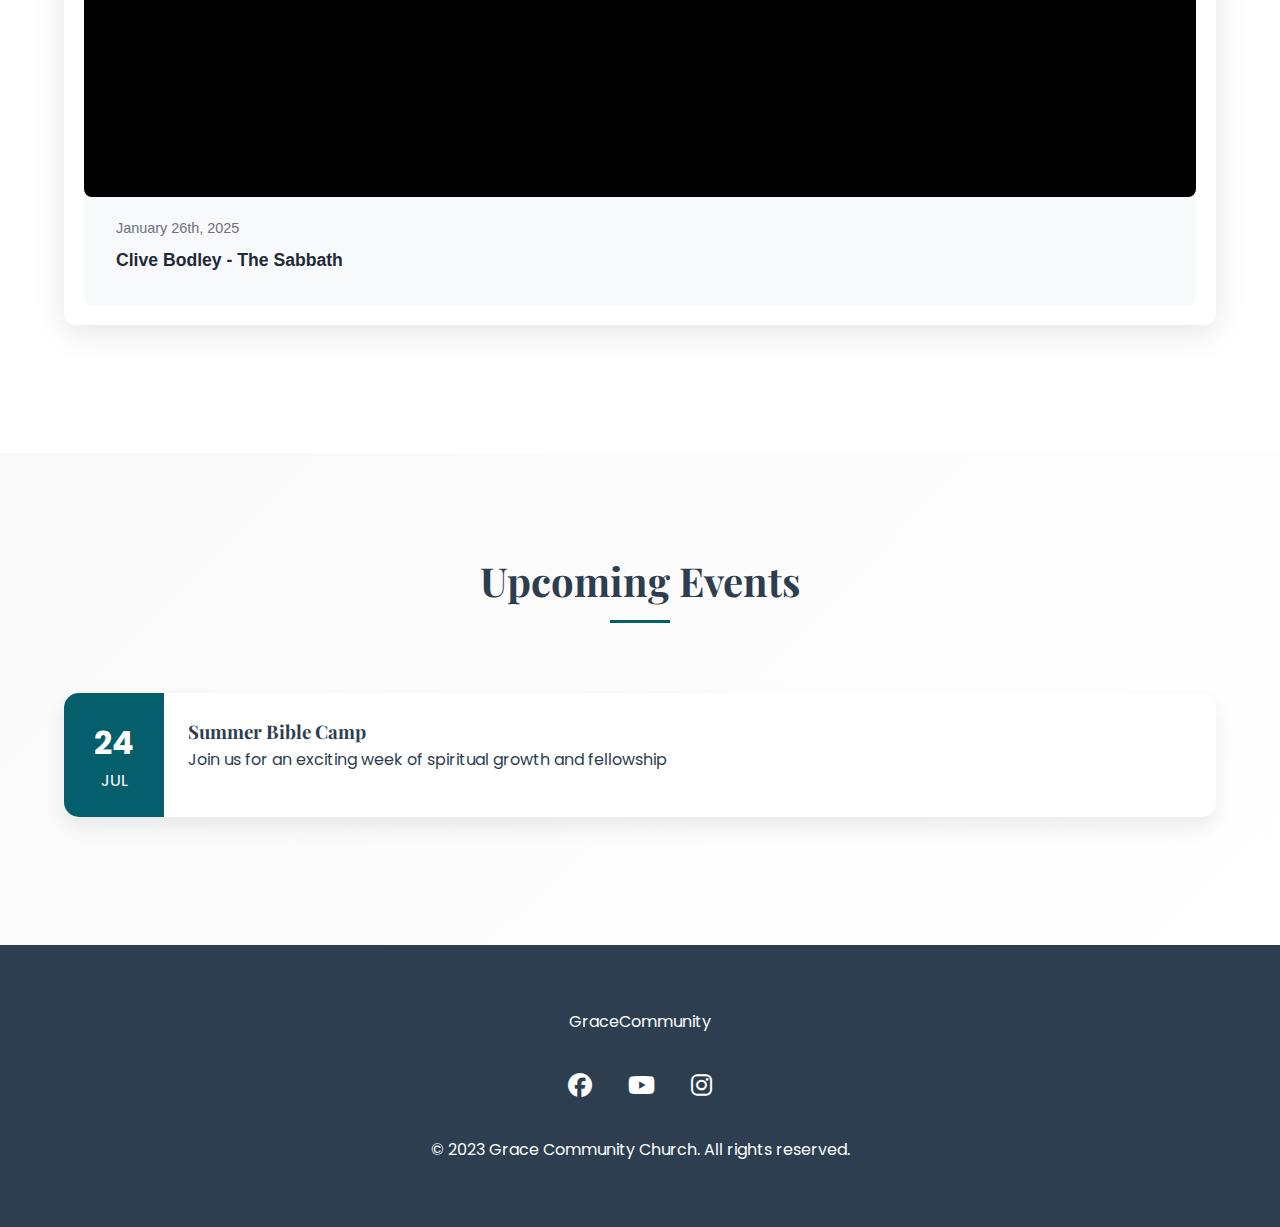
==== commit fac4d091: "Add files via upload" ====
--- a/index.html
+++ b/index.html
@@ -42,62 +42,72 @@
             <button class="cta-button">Join Our Next Service</button>
         </div>
     </section>
-    <section class="service-section">
-        <div class="service-banner">
-            <div class="service-overlay">
-                <div class="service-content">
-                    <div class="service-text">
-                        <h2 class="service-title">This Sunday at MBC</h2>
-                        <p class="service-verse">"For where two or three gather in my name, there am I with them."<br> - Matthew 18:20</p>
-                        
-                        <div class="service-info">
-                            <div class="info-item">
-                                <svg class="info-icon" viewBox="0 0 24 24">
-                                    <path d="M12 2C6.48 2 2 6.48 2 12s4.48 10 10 10 10-4.48 10-10S17.52 2 12 2zm0 18c-4.41 0-8-3.59-8-8s3.59-8 8-8 8 3.59 8 8-3.59 8-8 8zm.5-13H11v6l5.25 3.15.75-1.23-4.5-2.67V7z"/>
-                                </svg>
-                                <div>
-                                    <h3>Service Times</h3>
-                                    <p>Sunday 10:00 AM<br>Wednesday Prayer 7:00 PM</p>
-                                </div>
-                            </div>
-    
-                            <div class="info-item">
-                                <svg class="info-icon" viewBox="0 0 24 24">
-                                    <path d="M12 2C8.13 2 5 5.13 5 9c0 5.25 7 13 7 13s7-7.75 7-13c0-3.87-3.13-7-7-7zm0 9.5c-1.38 0-2.5-1.12-2.5-2.5s1.12-2.5 2.5-2.5 2.5 1.12 2.5 2.5-1.12 2.5-2.5 2.5z"/>
-                                </svg>
-                                <div>
-                                    <h3>Location</h3>
-                                    <p>[Street Address]<br>[City, State ZIP]</p>
-                                </div>
-                            </div>
-                        </div>
-    
-                        <div class="service-actions">
-                            <a href="#directions" class="action-btn directions-btn">
-                                Get Directions
-                                <svg class="btn-icon" viewBox="0 0 24 24">
-                                    <path d="M12 2C8.13 2 5 5.13 5 9c0 5.25 7 13 7 13s7-7.75 7-13c0-3.87-3.13-7-7-7zm-1 11.5h-2v-2h2v2zm0-4h-2v-4h2v4z"/>
-                                </svg>
-                            </a>
-                            <a href="#rsvp" class="action-btn cta-btn">
-                                Join Us Sunday
-                                <svg class="btn-icon" viewBox="0 0 24 24">
-                                    <path d="M19 3h-1V1h-2v2H8V1H6v2H5c-1.11 0-2 .9-2 2v14c0 1.1.89 2 2 2h14c1.1 0 2-.9 2-2V5c0-1.1-.9-2-2-2zm0 16H5V9h14v10zm0-12H5V5h14v2zM7 11h5v5H7z"/>
-                                </svg>
+    <!-- Welcome Contact Section -->
+<section class="welcome-section welcome-contact">
+    <div class="welcome-container">
+        <div class="welcome-contact-header">
+            <h2 class="welcome-heading">Connect With Us</h2>
+            <p class="welcome-subheading">We'd love to hear from you</p>
+        </div>
+
+        <div class="welcome-contact-grid">
+            <!-- Contact Information -->
+            <div class="welcome-contact-info">
+                <div class="welcome-contact-card">
+                    <div class="welcome-contact-item">
+                        <svg class="welcome-contact-icon" viewBox="0 0 24 24">
+                            <path d="M20 4H4c-1.1 0-1.99.9-1.99 2L2 18c0 1.1.9 2 2 2h16c1.1 0 2-.9 2-2V6c0-1.1-.9-2-2-2zm0 14H4V8l8 5 8-5v10zm-8-7L4 6h16l-8 5z"/>
+                        </svg>
+                        <div>
+                            <h3 class="welcome-contact-title">Email</h3>
+                            <a href="mailto:office@milton-baptist.org.uk" class="welcome-contact-link">
+                                office@milton-baptist.org.uk
                             </a>
                         </div>
                     </div>
-                    
-                    <div class="service-image">
-                        <div class="image-placeholder">
-                            <!-- Add your image here -->
-                            <p>Insert welcoming community image</p>
+
+                    <div class="welcome-contact-item">
+                        <svg class="welcome-contact-icon" viewBox="0 0 24 24">
+                            <path d="M6.62 10.79c1.44 2.83 3.76 5.14 6.59 6.59l2.2-2.2c.27-.27.67-.36 1.02-.24 1.12.37 2.33.57 3.57.57.55 0 1 .45 1 1V20c0 .55-.45 1-1 1-9.39 0-17-7.61-17-17 0-.55.45-1 1-1h3.5c.55 0 1 .45 1 1 0 1.25.2 2.45.57 3.57.11.35.03.74-.25 1.02l-2.2 2.2z"/>
+                        </svg>
+                        <div>
+                            <h3 class="welcome-contact-title">Phone</h3>
+                            <a href="tel:+441934641574" class="welcome-contact-link">
+                                +44 (0) 1934 641574
+                            </a>
                         </div>
                     </div>
-                </div>
-            </div>
-        </div>
-    </section>
+
+                    <div class="welcome-contact-item">
+                        <svg class="welcome-contact-icon" viewBox="0 0 24 24">
+                            <path d="M12 2C8.13 2 5 5.13 5 9c0 5.25 7 13 7 13s7-7.75 7-13c0-3.87-3.13-7-7-7zm0 9.5c-1.38 0-2.5-1.12-2.5-2.5s1.12-2.5 2.5-2.5 2.5 1.12 2.5 2.5-1.12 2.5-2.5 2.5z"/>
+                        </svg>
+                        <div>
+                            <h3 class="welcome-contact-title">Address</h3>
+                            <p class="welcome-contact-text">
+                                Milton Baptist Church<br>
+                                Baytree Road, Weston-super-Mare<br>
+                                Somerset, BS22 8HJ, UK
+                            </p>
+                        </div>
+                    </div>
+                </div>
+            </div>
+
+            <!-- Map Section -->
+            <div class="welcome-contact-map">
+                <iframe 
+                    src="https://www.google.com/maps/embed?pb=!1m18!1m12!1m3!1d19864.39310850476!2d-2.947046307403891!3d51.34672610310048!2m3!1f0!2f0!3f0!3m2!1i1024!2i768!4f13.1!3m3!1m2!1s0x4872110e6a0d5c2b%3A0x4e4b578a37c5d3a6!2sMilton%20Baptist%20Church!5e0!3m2!1sen!2suk!4v1718736814756!5m2!1sen!2suk" 
+                    class="welcome-map"
+                    allowfullscreen="" 
+                    loading="lazy" 
+                    referrerpolicy="no-referrer-when-downgrade"
+                    title="Milton Baptist Church Location">
+                </iframe>
+            </div>
+        </div>
+    </div>
+</section>
 
       <!-- YouTube Carousel HTML -->
 
--- a/style.css
+++ b/style.css
@@ -1108,161 +1108,139 @@
 
 
 
-  .service-section {
-    font-family: 'Arial', sans-serif;
-    color: #333;
-}
-
-.service-banner {
-    background: linear-gradient(rgba(22, 34, 57, 0.9), rgba(22, 34, 57, 0.9)),
-                url('https://images.unsplash.com/photo-1503177119275-0aa32b3a9368') center/cover;
-    min-height: 600px;
-    display: flex;
-    align-items: center;
-    position: relative;
-}
-
-.service-overlay {
+ /* Welcome Contact Styles */
+.welcome-contact {
+    padding: 6rem 1rem;
+    background: #f8f9fa;
+}
+
+.welcome-container {
     max-width: 1200px;
     margin: 0 auto;
-    padding: 4rem 2rem;
-    width: 100%;
-}
-
-.service-content {
+}
+
+.welcome-contact-header {
+    text-align: center;
+    margin-bottom: 3rem;
+}
+
+.welcome-heading {
+    font-size: 2.5rem;
+    color: #2d3436;
+    margin-bottom: 0.5rem;
+}
+
+.welcome-subheading {
+    color: #636e72;
+    font-size: 1.1rem;
+}
+
+.welcome-contact-grid {
     display: grid;
     grid-template-columns: 1fr 1fr;
     gap: 3rem;
-    align-items: center;
-}
-
-.service-text {
-    color: #fff;
-}
-
-.service-title {
-    font-size: 2.8rem;
-    margin-bottom: 1.5rem;
-    font-weight: 600;
-    line-height: 1.2;
-}
-
-.service-verse {
-    font-size: 1.1rem;
-    font-style: italic;
-    margin-bottom: 3rem;
-    opacity: 0.9;
-}
-
-.service-info {
-    display: flex;
-    flex-direction: column;
-    gap: 2rem;
-    margin-bottom: 3rem;
-}
-
-.info-item {
+}
+
+.welcome-contact-card {
+    background: #ffffff;
+    border-radius: 16px;
+    padding: 2rem;
+    box-shadow: 0 10px 30px rgba(0,0,0,0.05);
+}
+
+.welcome-contact-item {
     display: flex;
     gap: 1.5rem;
-    align-items: start;
-    background: rgba(255,255,255,0.1);
+    margin-bottom: 2rem;
     padding: 1.5rem;
-    border-radius: 8px;
-    transition: transform 0.3s ease;
-}
-
-.info-item:hover {
+    border-radius: 12px;
+    transition: all 0.3s ease;
+}
+
+.welcome-contact-item:hover {
+    background: #f8f9ff;
     transform: translateX(10px);
 }
 
-.info-icon {
-    width: 32px;
-    height: 32px;
-    fill: #fff;
+.welcome-contact-icon {
+    width: 40px;
+    height: 40px;
     flex-shrink: 0;
-}
-
-.info-item h3 {
-    font-size: 1.3rem;
+    fill: #4f46e5;
+}
+
+.welcome-contact-title {
+    font-size: 1.25rem;
+    color: #2d3436;
     margin-bottom: 0.5rem;
-    color: #fff;
-}
-
-.info-item p {
-    color: rgba(255,255,255,0.9);
+}
+
+.welcome-contact-link {
+    color: #4f46e5;
+    text-decoration: none;
+    transition: all 0.3s ease;
+}
+
+.welcome-contact-link:hover {
+    color: #3f38b5;
+    text-decoration: underline;
+}
+
+.welcome-contact-text {
+    color: #636e72;
     line-height: 1.6;
-}
-
-.service-actions {
-    display: flex;
-    gap: 1rem;
-    flex-wrap: wrap;
-}
-
-.action-btn {
-    display: inline-flex;
-    align-items: center;
-    gap: 0.8rem;
-    padding: 1rem 2rem;
-    border-radius: 50px;
-    text-decoration: none;
-    font-weight: 600;
-    transition: all 0.3s ease;
-}
-
-.directions-btn {
-    background: rgba(255,255,255,0.1);
-    color: #fff;
-    border: 2px solid rgba(255,255,255,0.3);
-}
-
-.cta-btn {
-    background: #FFA726;
-    color: #1A237E;
-    border: 2px solid transparent;
-}
-
-.btn-icon {
-    width: 20px;
-    height: 20px;
-}
-
-.service-image .image-placeholder {
-    background: rgba(255,255,255,0.1);
-    border-radius: 10px;
-    padding: 2rem;
-    height: 400px;
-    display: flex;
-    align-items: center;
-    justify-content: center;
-    color: rgba(255,255,255,0.3);
+    margin: 0;
+}
+
+.welcome-contact-map {
+    border-radius: 16px;
+    overflow: hidden;
+    box-shadow: 0 10px 30px rgba(0,0,0,0.05);
+    height: 500px;
+}
+
+.welcome-map {
+    width: 100%;
+    height: 100%;
+    border: none;
 }
 
 @media (max-width: 1024px) {
-    .service-content {
+    .welcome-contact-grid {
         grid-template-columns: 1fr;
     }
     
-    .service-image {
-        display: none;
-    }
-    
-    .service-title {
-        font-size: 2.2rem;
-    }
-}
-
-@media (max-width: 480px) {
-    .service-actions {
-        flex-direction: column;
-    }
-    
-    .action-btn {
-        justify-content: center;
-    }
-    
-    .info-item {
+    .welcome-contact-map {
+        height: 400px;
+    }
+}
+
+@media (max-width: 768px) {
+    .welcome-contact {
+        padding: 4rem 1rem;
+    }
+    
+    .welcome-heading {
+        font-size: 2rem;
+    }
+    
+    .welcome-contact-item {
         flex-direction: column;
         align-items: start;
+        padding: 1rem;
+    }
+    
+    .welcome-contact-map {
+        height: 350px;
+    }
+}
+
+@media (max-width: 480px) {
+    .welcome-contact-card {
+        padding: 1.5rem;
+    }
+    
+    .welcome-contact-map {
+        height: 300px;
     }
 }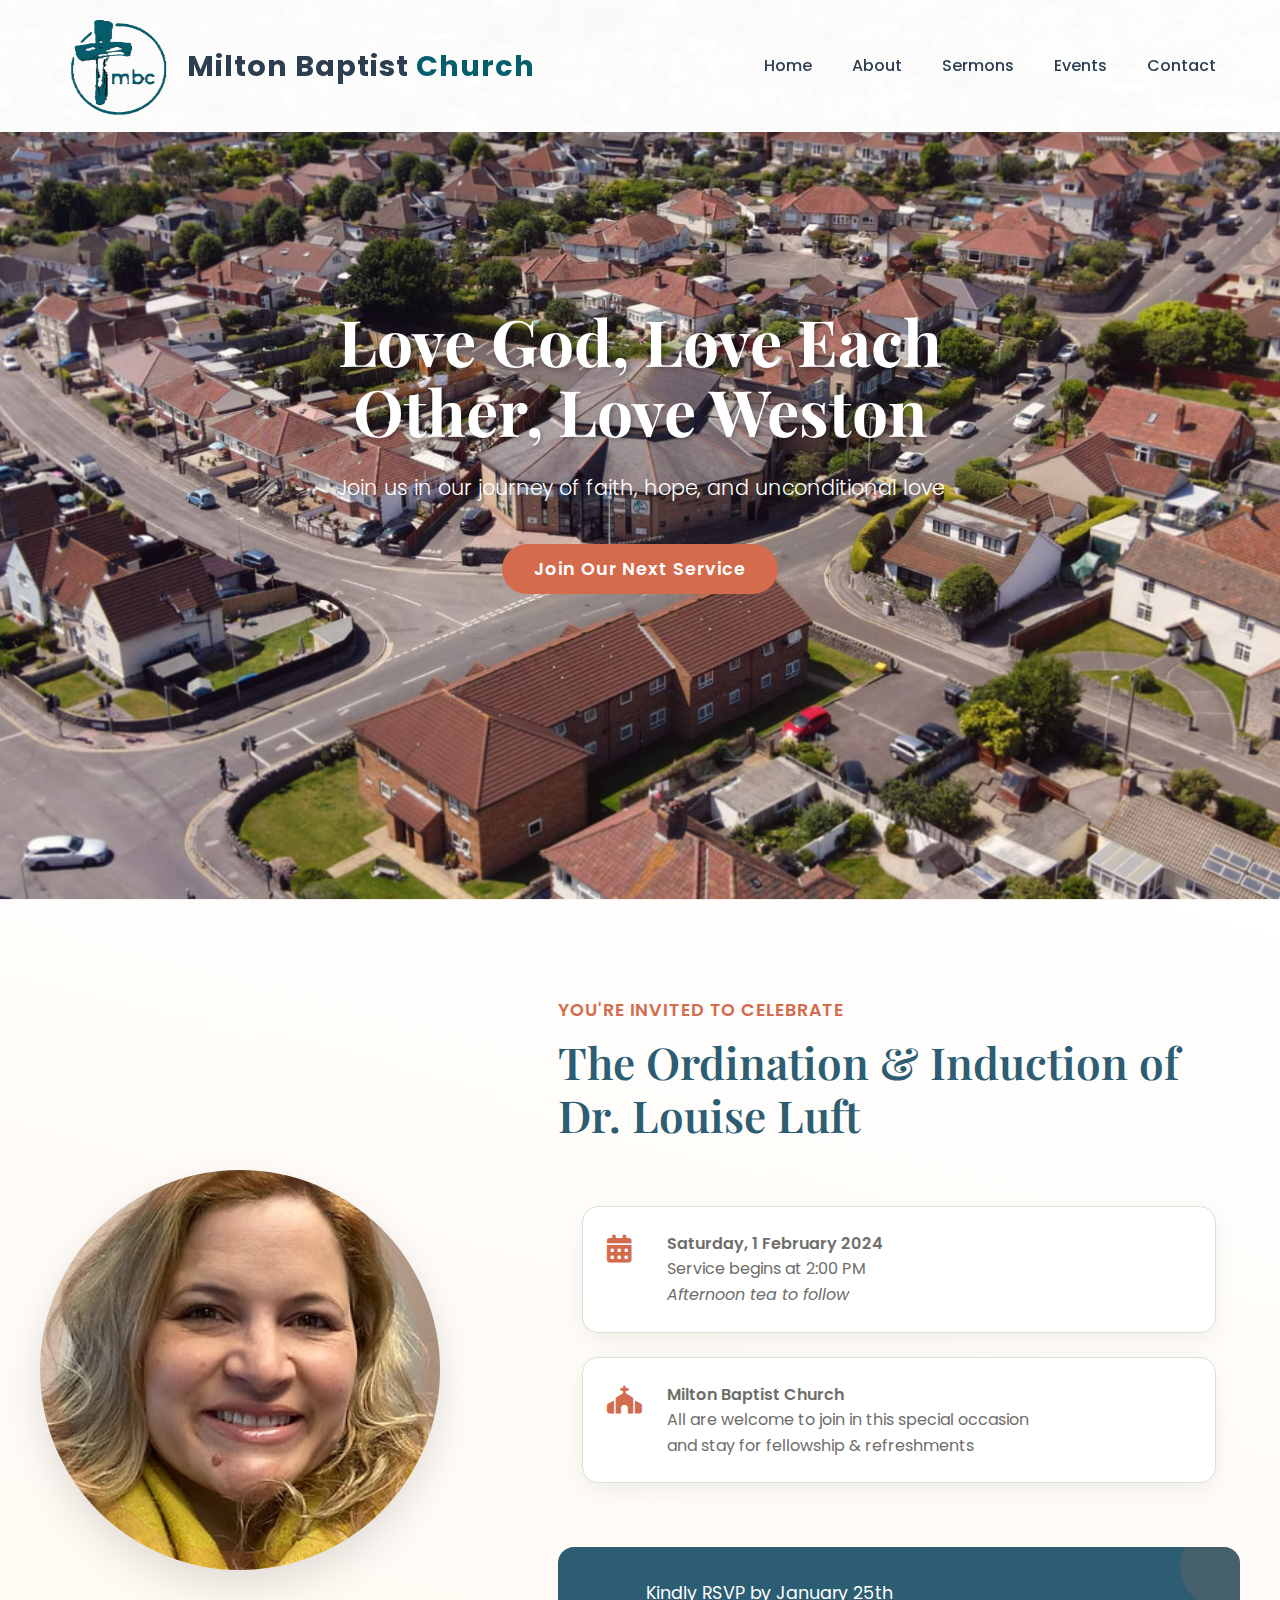
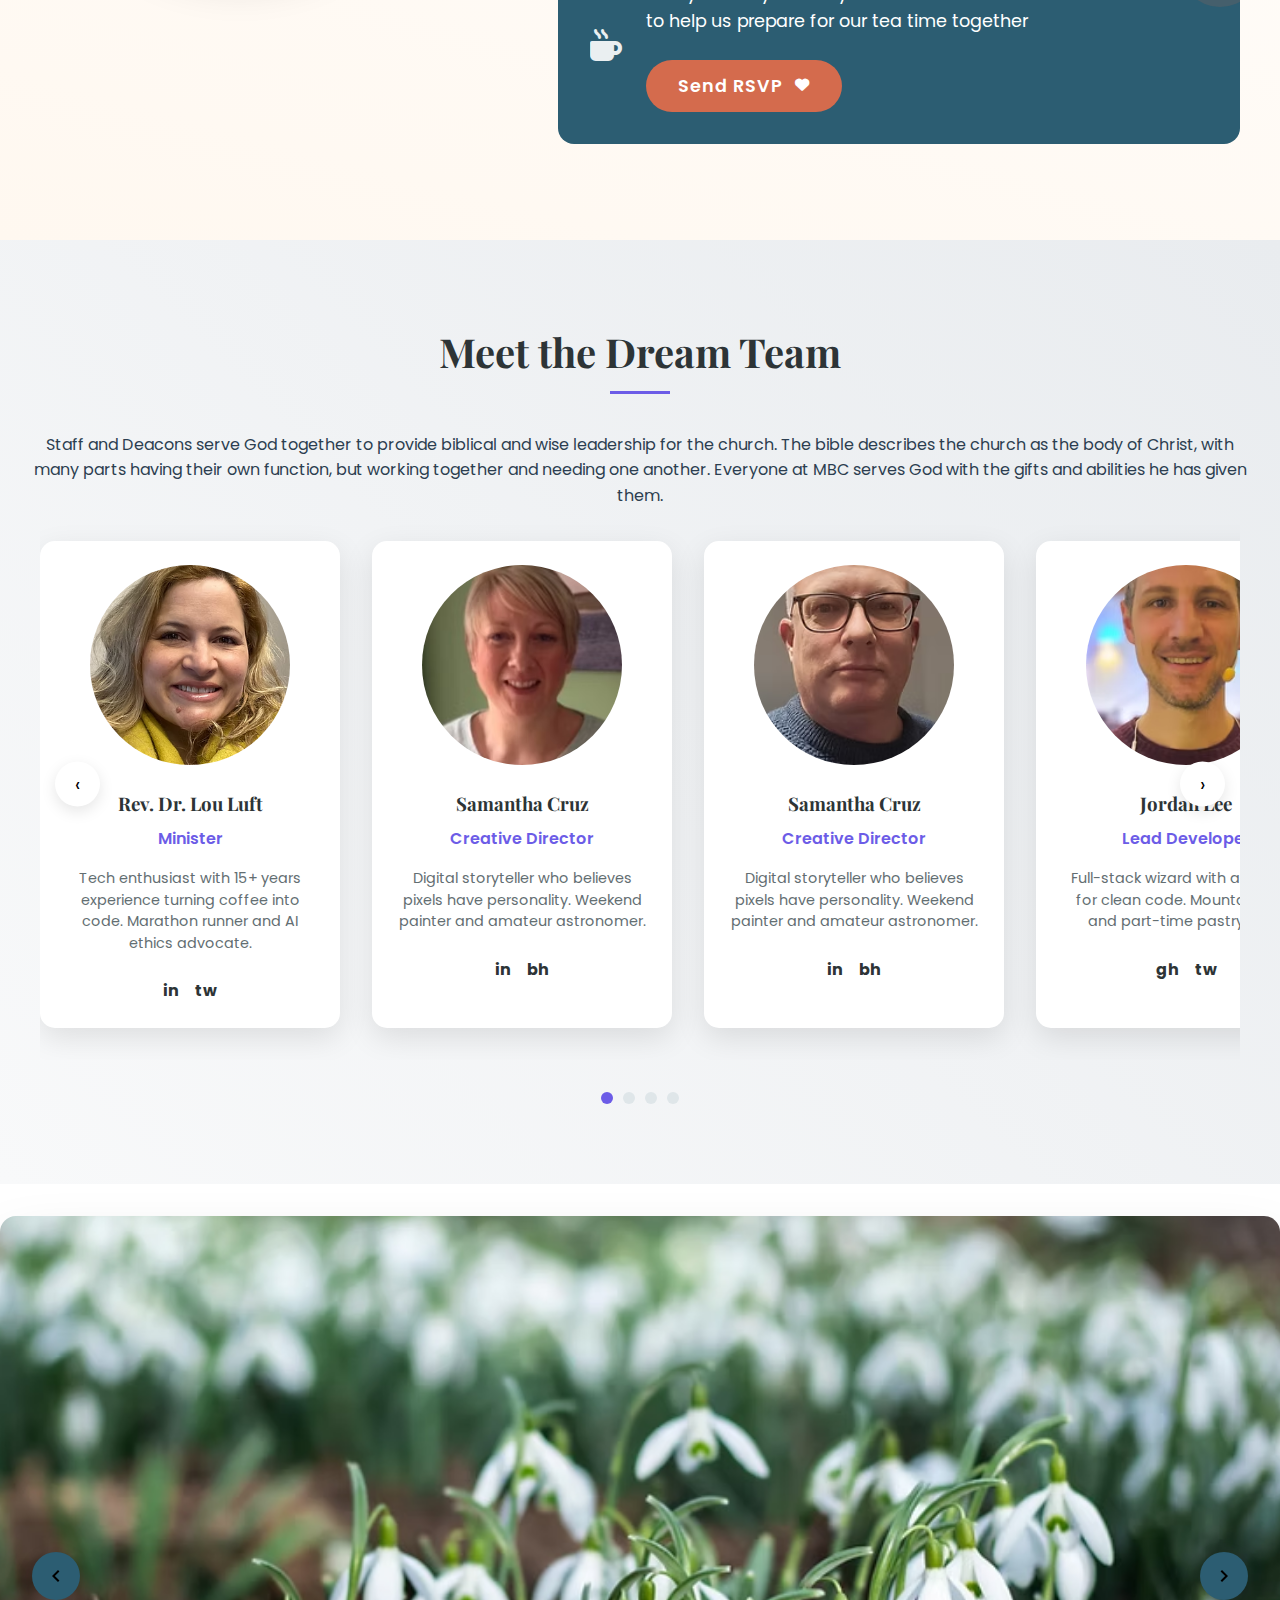
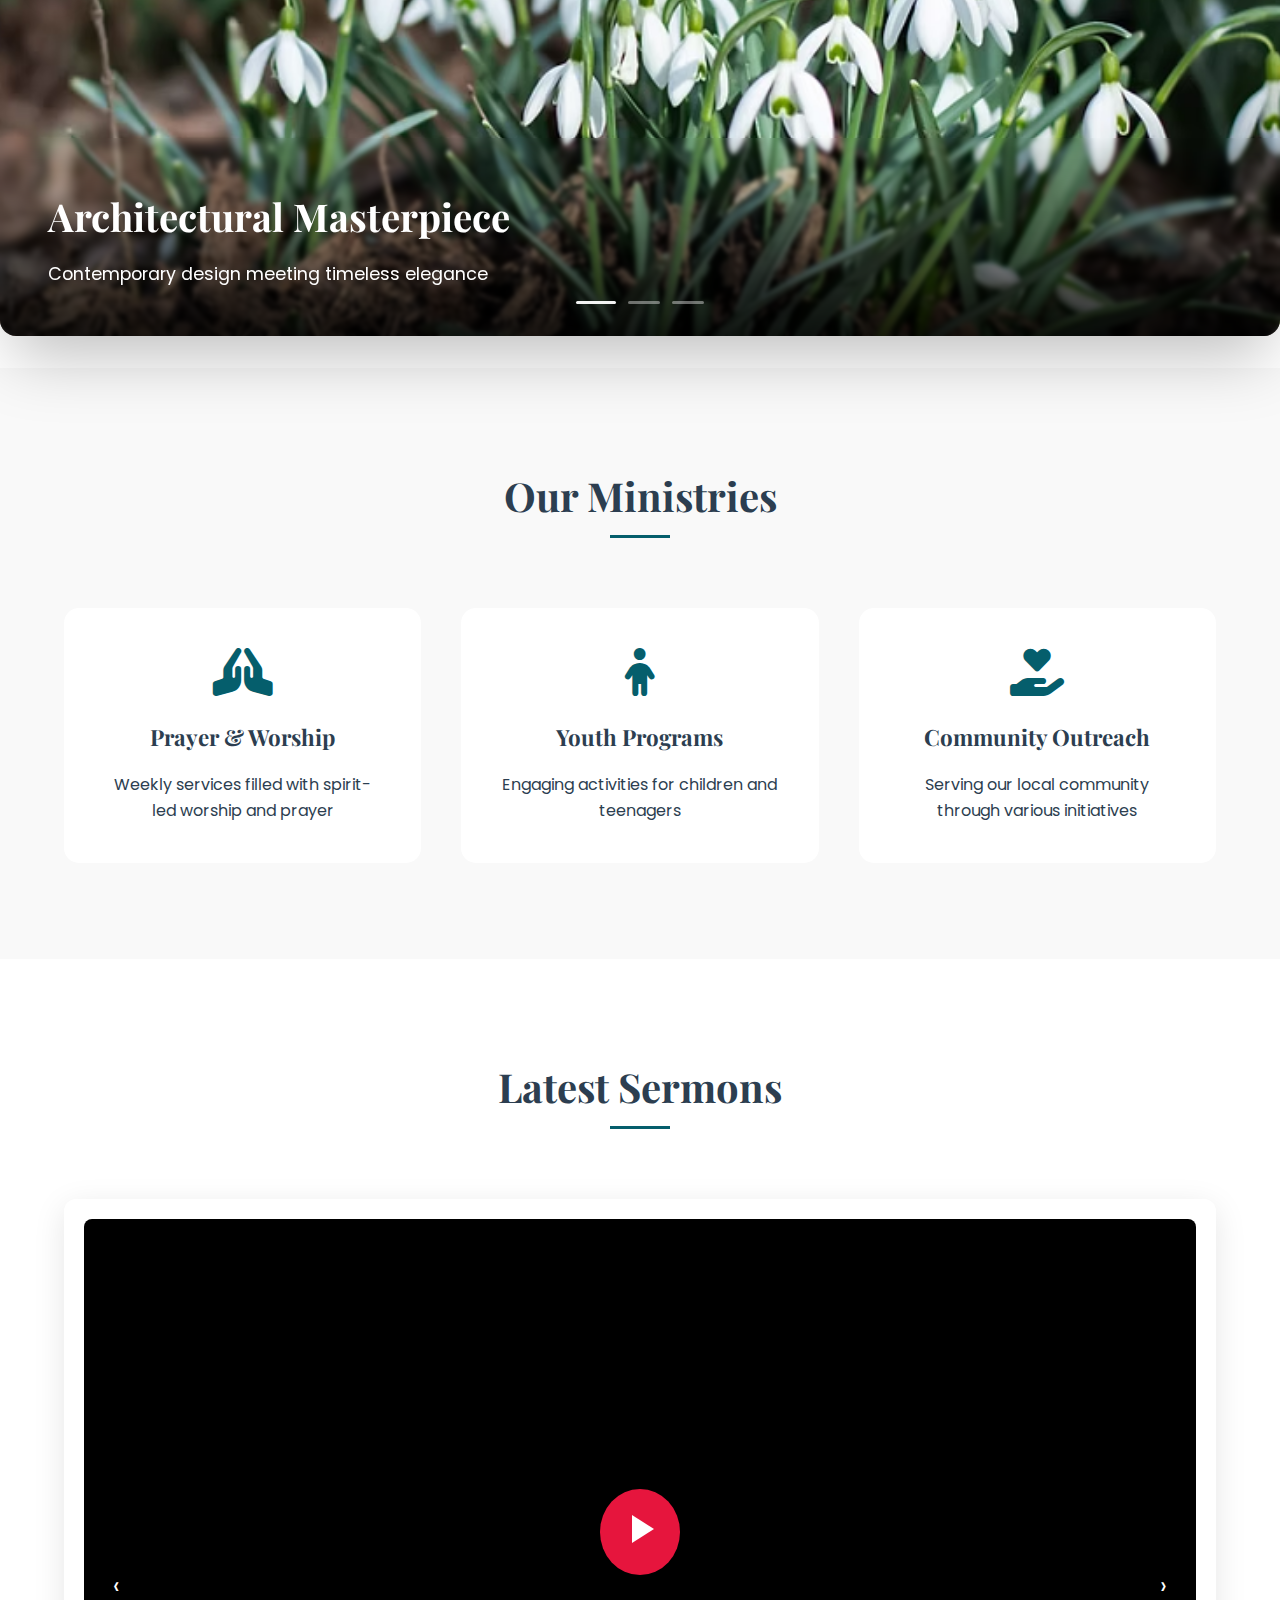
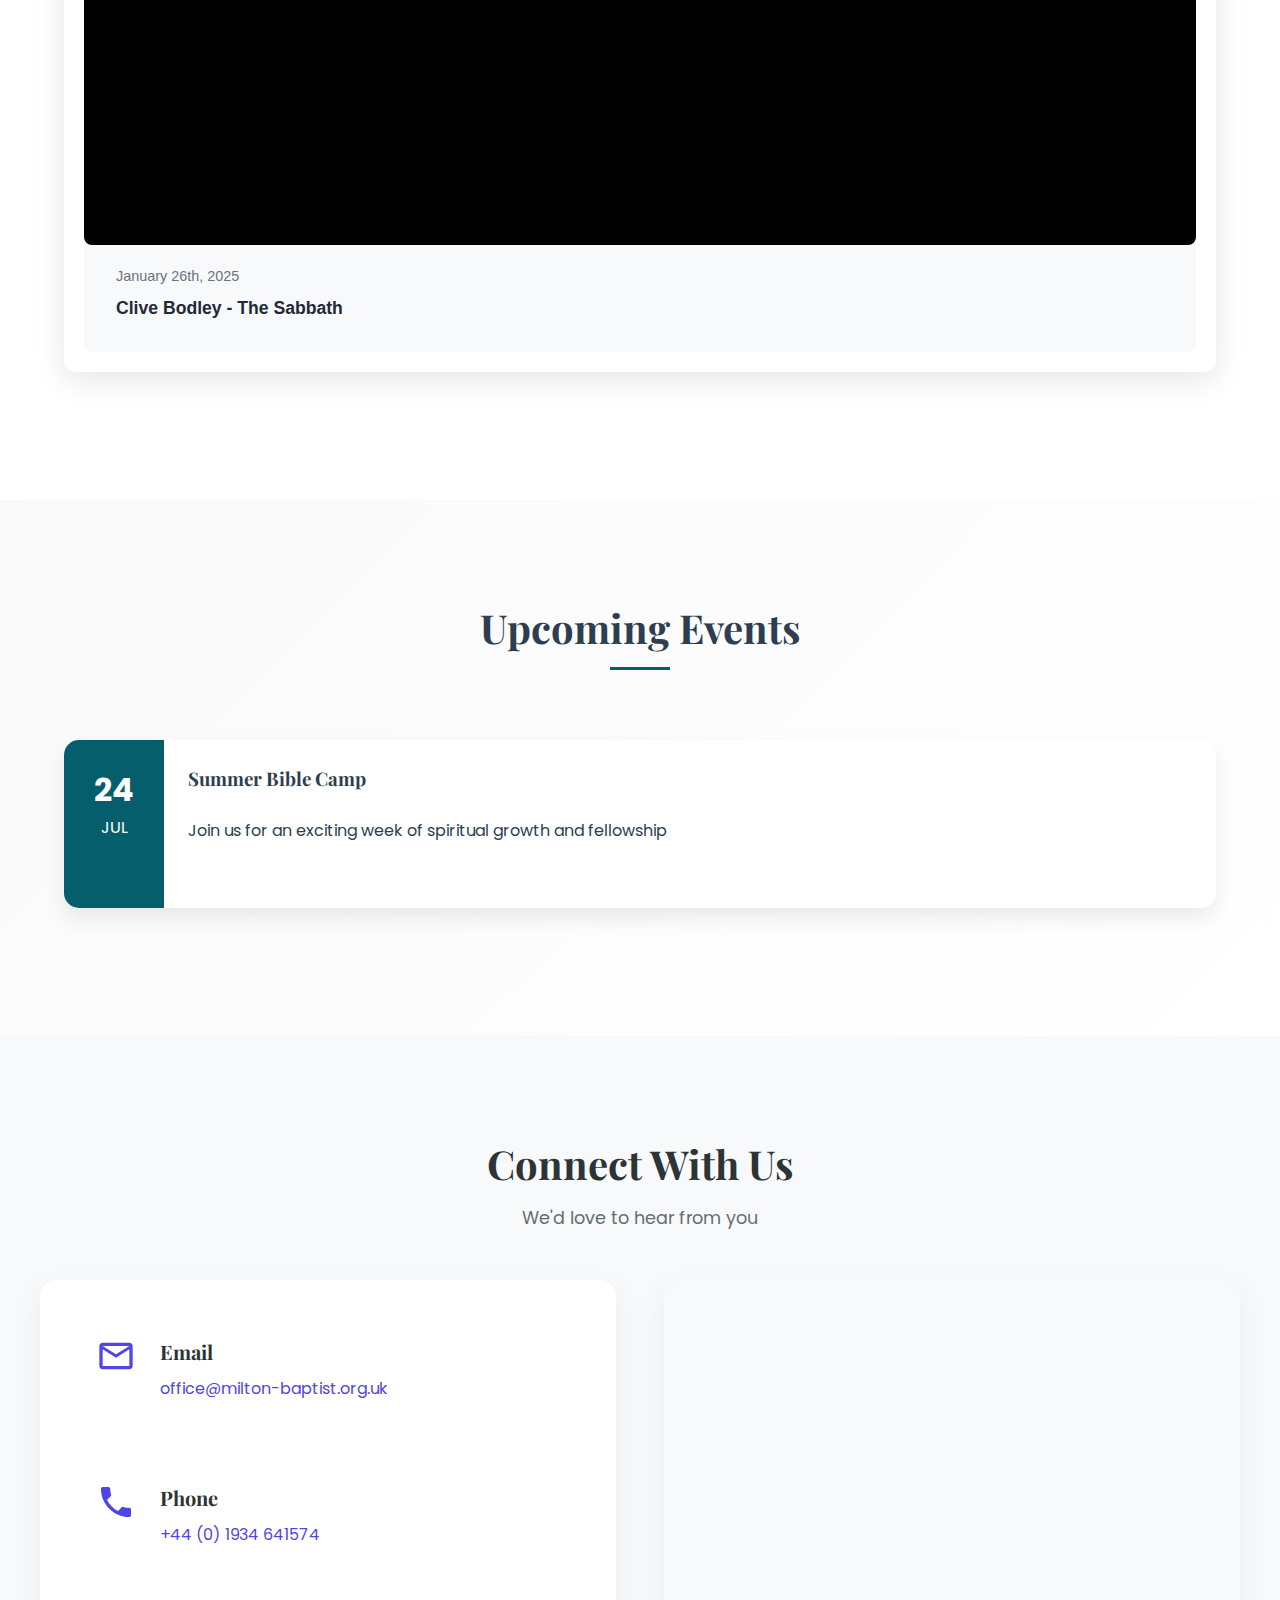
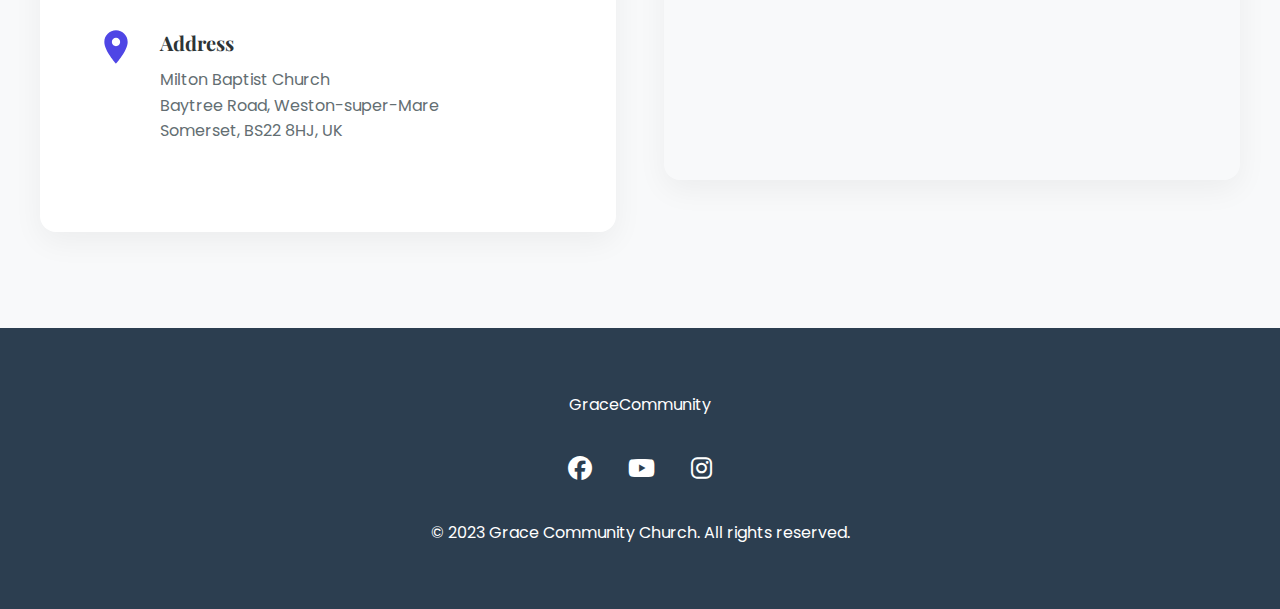
==== commit c9b3c5c9: "Add files via upload" ====
--- a/index.html
+++ b/index.html
@@ -42,72 +42,58 @@
             <button class="cta-button">Join Our Next Service</button>
         </div>
     </section>
+
+    <section class="invite-section">
+        <div class="invite-container">
+            <div class="invite-image">
+                <div class="circle-frame">
+                    <img src="lou.avif" alt="Dr. Louise Luft">
+                    <div class="floral-border"></div>
+                </div>
+            </div>
+            
+            <div class="invite-content">
+                <div class="invite-header">
+                    <span class="subheading">You're Invited To Celebrate</span>
+                    <h1>The Ordination & Induction of<br>Dr. Louise Luft</h1>
+                </div>
+                
+                <div class="event-details">
+                    <div class="detail-item">
+                        <i class="fas fa-calendar-alt"></i>
+                        <div>
+                            <p class="detail-title">Saturday, 1 February 2024</p>
+                            <p>Service begins at 2:00 PM<br><em>Afternoon tea to follow</em></p>
+                        </div>
+                    </div>
+                    
+                    <div class="detail-item">
+                        <i class="fas fa-church"></i>
+                        <div>
+                            <p class="detail-title">Milton Baptist Church</p>
+                            <p>All are welcome to join in this special occasion<br>and stay for fellowship & refreshments</p>
+                        </div>
+                    </div>
+                </div>
+                
+                <div class="rsvp-box">
+                    <div class="tea-icon">
+                        <i class="fas fa-mug-hot"></i>
+                    </div>
+                    <div class="rsvp-content">
+                        <p>Kindly RSVP by January 25th<br>to help us prepare for our tea time together</p>
+                        <a href="mailto:office@milton-baptist.org.uk" class="cta-button">
+                            Send RSVP
+                            <i class="fas fa-heart"></i>
+                        </a>
+                    </div>
+                </div>
+            </div>
+        </div>
+    </section>
+    
     <!-- Welcome Contact Section -->
-<section class="welcome-section welcome-contact">
-    <div class="welcome-container">
-        <div class="welcome-contact-header">
-            <h2 class="welcome-heading">Connect With Us</h2>
-            <p class="welcome-subheading">We'd love to hear from you</p>
-        </div>
-
-        <div class="welcome-contact-grid">
-            <!-- Contact Information -->
-            <div class="welcome-contact-info">
-                <div class="welcome-contact-card">
-                    <div class="welcome-contact-item">
-                        <svg class="welcome-contact-icon" viewBox="0 0 24 24">
-                            <path d="M20 4H4c-1.1 0-1.99.9-1.99 2L2 18c0 1.1.9 2 2 2h16c1.1 0 2-.9 2-2V6c0-1.1-.9-2-2-2zm0 14H4V8l8 5 8-5v10zm-8-7L4 6h16l-8 5z"/>
-                        </svg>
-                        <div>
-                            <h3 class="welcome-contact-title">Email</h3>
-                            <a href="mailto:office@milton-baptist.org.uk" class="welcome-contact-link">
-                                office@milton-baptist.org.uk
-                            </a>
-                        </div>
-                    </div>
-
-                    <div class="welcome-contact-item">
-                        <svg class="welcome-contact-icon" viewBox="0 0 24 24">
-                            <path d="M6.62 10.79c1.44 2.83 3.76 5.14 6.59 6.59l2.2-2.2c.27-.27.67-.36 1.02-.24 1.12.37 2.33.57 3.57.57.55 0 1 .45 1 1V20c0 .55-.45 1-1 1-9.39 0-17-7.61-17-17 0-.55.45-1 1-1h3.5c.55 0 1 .45 1 1 0 1.25.2 2.45.57 3.57.11.35.03.74-.25 1.02l-2.2 2.2z"/>
-                        </svg>
-                        <div>
-                            <h3 class="welcome-contact-title">Phone</h3>
-                            <a href="tel:+441934641574" class="welcome-contact-link">
-                                +44 (0) 1934 641574
-                            </a>
-                        </div>
-                    </div>
-
-                    <div class="welcome-contact-item">
-                        <svg class="welcome-contact-icon" viewBox="0 0 24 24">
-                            <path d="M12 2C8.13 2 5 5.13 5 9c0 5.25 7 13 7 13s7-7.75 7-13c0-3.87-3.13-7-7-7zm0 9.5c-1.38 0-2.5-1.12-2.5-2.5s1.12-2.5 2.5-2.5 2.5 1.12 2.5 2.5-1.12 2.5-2.5 2.5z"/>
-                        </svg>
-                        <div>
-                            <h3 class="welcome-contact-title">Address</h3>
-                            <p class="welcome-contact-text">
-                                Milton Baptist Church<br>
-                                Baytree Road, Weston-super-Mare<br>
-                                Somerset, BS22 8HJ, UK
-                            </p>
-                        </div>
-                    </div>
-                </div>
-            </div>
-
-            <!-- Map Section -->
-            <div class="welcome-contact-map">
-                <iframe 
-                    src="https://www.google.com/maps/embed?pb=!1m18!1m12!1m3!1d19864.39310850476!2d-2.947046307403891!3d51.34672610310048!2m3!1f0!2f0!3f0!3m2!1i1024!2i768!4f13.1!3m3!1m2!1s0x4872110e6a0d5c2b%3A0x4e4b578a37c5d3a6!2sMilton%20Baptist%20Church!5e0!3m2!1sen!2suk!4v1718736814756!5m2!1sen!2suk" 
-                    class="welcome-map"
-                    allowfullscreen="" 
-                    loading="lazy" 
-                    referrerpolicy="no-referrer-when-downgrade"
-                    title="Milton Baptist Church Location">
-                </iframe>
-            </div>
-        </div>
-    </div>
-</section>
+
 
       <!-- YouTube Carousel HTML -->
 
@@ -329,7 +315,71 @@
         </div>
         <!-- Add more event cards -->
     </section>
-
+    <section class="welcome-section welcome-contact">
+        <div class="welcome-container">
+            <div class="welcome-contact-header">
+                <h2 class="welcome-heading">Connect With Us</h2>
+                <p class="welcome-subheading">We'd love to hear from you</p>
+            </div>
+    
+            <div class="welcome-contact-grid">
+                <!-- Contact Information -->
+                <div class="welcome-contact-info">
+                    <div class="welcome-contact-card">
+                        <div class="welcome-contact-item">
+                            <svg class="welcome-contact-icon" viewBox="0 0 24 24">
+                                <path d="M20 4H4c-1.1 0-1.99.9-1.99 2L2 18c0 1.1.9 2 2 2h16c1.1 0 2-.9 2-2V6c0-1.1-.9-2-2-2zm0 14H4V8l8 5 8-5v10zm-8-7L4 6h16l-8 5z"/>
+                            </svg>
+                            <div>
+                                <h3 class="welcome-contact-title">Email</h3>
+                                <a href="mailto:office@milton-baptist.org.uk" class="welcome-contact-link">
+                                    office@milton-baptist.org.uk
+                                </a>
+                            </div>
+                        </div>
+    
+                        <div class="welcome-contact-item">
+                            <svg class="welcome-contact-icon" viewBox="0 0 24 24">
+                                <path d="M6.62 10.79c1.44 2.83 3.76 5.14 6.59 6.59l2.2-2.2c.27-.27.67-.36 1.02-.24 1.12.37 2.33.57 3.57.57.55 0 1 .45 1 1V20c0 .55-.45 1-1 1-9.39 0-17-7.61-17-17 0-.55.45-1 1-1h3.5c.55 0 1 .45 1 1 0 1.25.2 2.45.57 3.57.11.35.03.74-.25 1.02l-2.2 2.2z"/>
+                            </svg>
+                            <div>
+                                <h3 class="welcome-contact-title">Phone</h3>
+                                <a href="tel:+441934641574" class="welcome-contact-link">
+                                    +44 (0) 1934 641574
+                                </a>
+                            </div>
+                        </div>
+    
+                        <div class="welcome-contact-item">
+                            <svg class="welcome-contact-icon" viewBox="0 0 24 24">
+                                <path d="M12 2C8.13 2 5 5.13 5 9c0 5.25 7 13 7 13s7-7.75 7-13c0-3.87-3.13-7-7-7zm0 9.5c-1.38 0-2.5-1.12-2.5-2.5s1.12-2.5 2.5-2.5 2.5 1.12 2.5 2.5-1.12 2.5-2.5 2.5z"/>
+                            </svg>
+                            <div>
+                                <h3 class="welcome-contact-title">Address</h3>
+                                <p class="welcome-contact-text">
+                                    Milton Baptist Church<br>
+                                    Baytree Road, Weston-super-Mare<br>
+                                    Somerset, BS22 8HJ, UK
+                                </p>
+                            </div>
+                        </div>
+                    </div>
+                </div>
+    
+                <!-- Map Section -->
+                <div class="welcome-contact-map">
+                    <iframe 
+                        src="https://www.google.com/maps/embed?pb=!1m18!1m12!1m3!1d19864.39310850476!2d-2.947046307403891!3d51.34672610310048!2m3!1f0!2f0!3f0!3m2!1i1024!2i768!4f13.1!3m3!1m2!1s0x4872110e6a0d5c2b%3A0x4e4b578a37c5d3a6!2sMilton%20Baptist%20Church!5e0!3m2!1sen!2suk!4v1718736814756!5m2!1sen!2suk" 
+                        class="welcome-map"
+                        allowfullscreen="" 
+                        loading="lazy" 
+                        referrerpolicy="no-referrer-when-downgrade"
+                        title="Milton Baptist Church Location">
+                    </iframe>
+                </div>
+            </div>
+        </div>
+    </section>
     <!-- Footer -->
     <footer>
         <div class="footer-content">
--- a/style.css
+++ b/style.css
@@ -1243,4 +1243,242 @@
     .welcome-contact-map {
         height: 300px;
     }
+}
+
+
+
+
+
+
+
+
+
+
+
+
+
+
+@import url('https://fonts.googleapis.com/css2?family=Poppins:wght@300;400;500;600;700&display=swap');
+
+:root {
+    --primary-color: #2C5D72;
+    --accent-color: #D46B4D;
+    --warm-gray: #6E6D6A;
+    --soft-cream: #FFF8F0;
+    --tea-green: #D8E2D6;
+}
+
+.invite-section {
+    padding: 6rem 2rem;
+    background: linear-gradient(15deg, var(--soft-cream) 0%, #ffffff 100%);
+    font-family: 'Poppins', sans-serif;
+    position: relative;
+    overflow: hidden;
+}
+
+.invite-container {
+    max-width: 1200px;
+    margin: 0 auto;
+    display: grid;
+    grid-template-columns: 1fr 1.5fr;
+    gap: 4rem;
+    align-items: center;
+    position: relative;
+    z-index: 1;
+}
+
+.circle-frame {
+    width: 100%;
+    max-width: 400px;
+    border-radius: 50%;
+    overflow: hidden;
+    aspect-ratio: 1/1;
+    position: relative;
+    box-shadow: 0 16px 40px rgba(0,0,0,0.12);
+}
+
+.floral-border {
+    position: absolute;
+    width: 108%;
+    height: 108%;
+    top: -4%;
+    left: -4%;
+    background: url('data:image/svg+xml,<svg viewBox="0 0 100 100" xmlns="http://www.w3.org/2000/svg"><path d="M50 0a50 50 0 1 1 0 100 50 50 0 0 1 0-100zm0 8a42 42 0 1 0 0 84 42 42 0 0 0 0-84z" fill="%23D46B4D" opacity="0.15"/></svg>');
+    pointer-events: none;
+}
+
+.circle-frame img {
+    width: 100%;
+    height: 100%;
+    object-fit: cover;
+    transition: transform 0.3s ease;
+}
+
+.circle-frame:hover img {
+    transform: scale(1.03);
+}
+
+.invite-header {
+    margin-bottom: 2.5rem;
+}
+
+.subheading {
+    display: block;
+    color: var(--accent-color);
+    text-transform: uppercase;
+    font-weight: 600;
+    letter-spacing: 0.05em;
+    margin-bottom: 0.75rem;
+    font-size: 1.1rem;
+}
+
+.invite-header h1 {
+    color: var(--primary-color);
+    font-size: 2.75rem;
+    margin: 0;
+    line-height: 1.2;
+    font-weight: 600;
+}
+
+.event-details {
+    display: grid;
+    gap: 1.5rem;
+    margin-bottom: 2.5rem;
+}
+
+.detail-item {
+    display: flex;
+    gap: 1.25rem;
+    align-items: flex-start;
+    padding: 1.5rem;
+    background: white;
+    border-radius: 16px;
+    box-shadow: 0 8px 24px rgba(0,0,0,0.06);
+    border: 1px solid var(--tea-green);
+    transition: transform 0.3s ease;
+}
+
+.detail-item:hover {
+    transform: translateY(-4px);
+}
+
+.detail-item i {
+    color: var(--accent-color);
+    font-size: 1.75rem;
+    margin-top: 0.25rem;
+    min-width: 40px;
+}
+
+.detail-title {
+    color: var(--primary-color);
+    font-weight: 600;
+    margin: 0 0 0.25rem 0;
+    font-size: 1.1rem;
+}
+
+.detail-item p {
+    color: var(--warm-gray);
+    margin: 0;
+    line-height: 1.6;
+    font-size: 1rem;
+}
+
+.rsvp-box {
+    display: flex;
+    gap: 1.5rem;
+    align-items: center;
+    padding: 2rem;
+    background: var(--primary-color);
+    border-radius: 16px;
+    color: white;
+    position: relative;
+    overflow: hidden;
+}
+
+.rsvp-box:before {
+    content: "";
+    position: absolute;
+    top: -20px;
+    right: -20px;
+    width: 80px;
+    height: 80px;
+    background: var(--accent-color);
+    border-radius: 50%;
+    opacity: 0.15;
+}
+
+.tea-icon {
+    font-size: 2rem;
+    color: white;
+    opacity: 0.9;
+}
+
+.rsvp-content {
+    flex: 1;
+}
+
+.rsvp-content p {
+    margin: 0 0 1.5rem 0;
+    line-height: 1.6;
+    font-size: 1.1rem;
+}
+
+.cta-button {
+    display: inline-flex;
+    align-items: center;
+    gap: 0.75rem;
+    background: var(--accent-color);
+    color: white;
+    text-decoration: none;
+    padding: 0.75rem 2rem;
+    border-radius: 50px;
+    font-weight: 600;
+    transition: transform 0.3s ease, box-shadow 0.3s ease;
+}
+
+.cta-button:hover {
+    transform: translateY(-2px);
+    box-shadow: 0 6px 16px rgba(212,107,77,0.3);
+}
+
+.cta-button i {
+    font-size: 0.9rem;
+    transition: transform 0.3s ease;
+}
+
+.cta-button:hover i {
+    transform: translateX(3px);
+}
+
+@media (max-width: 1024px) {
+    .invite-container {
+        grid-template-columns: 1fr;
+        gap: 3rem;
+        max-width: 600px;
+    }
+    
+    .circle-frame {
+        max-width: 300px;
+        margin: 0 auto;
+    }
+    
+    .invite-header h1 {
+        font-size: 2.25rem;
+    }
+}
+
+@media (max-width: 480px) {
+    .detail-item {
+        flex-direction: column;
+        align-items: start;
+    }
+    
+    .rsvp-box {
+        flex-direction: column;
+        align-items: start;
+    }
+    
+    .invite-header h1 {
+        font-size: 1.75rem;
+    }
 }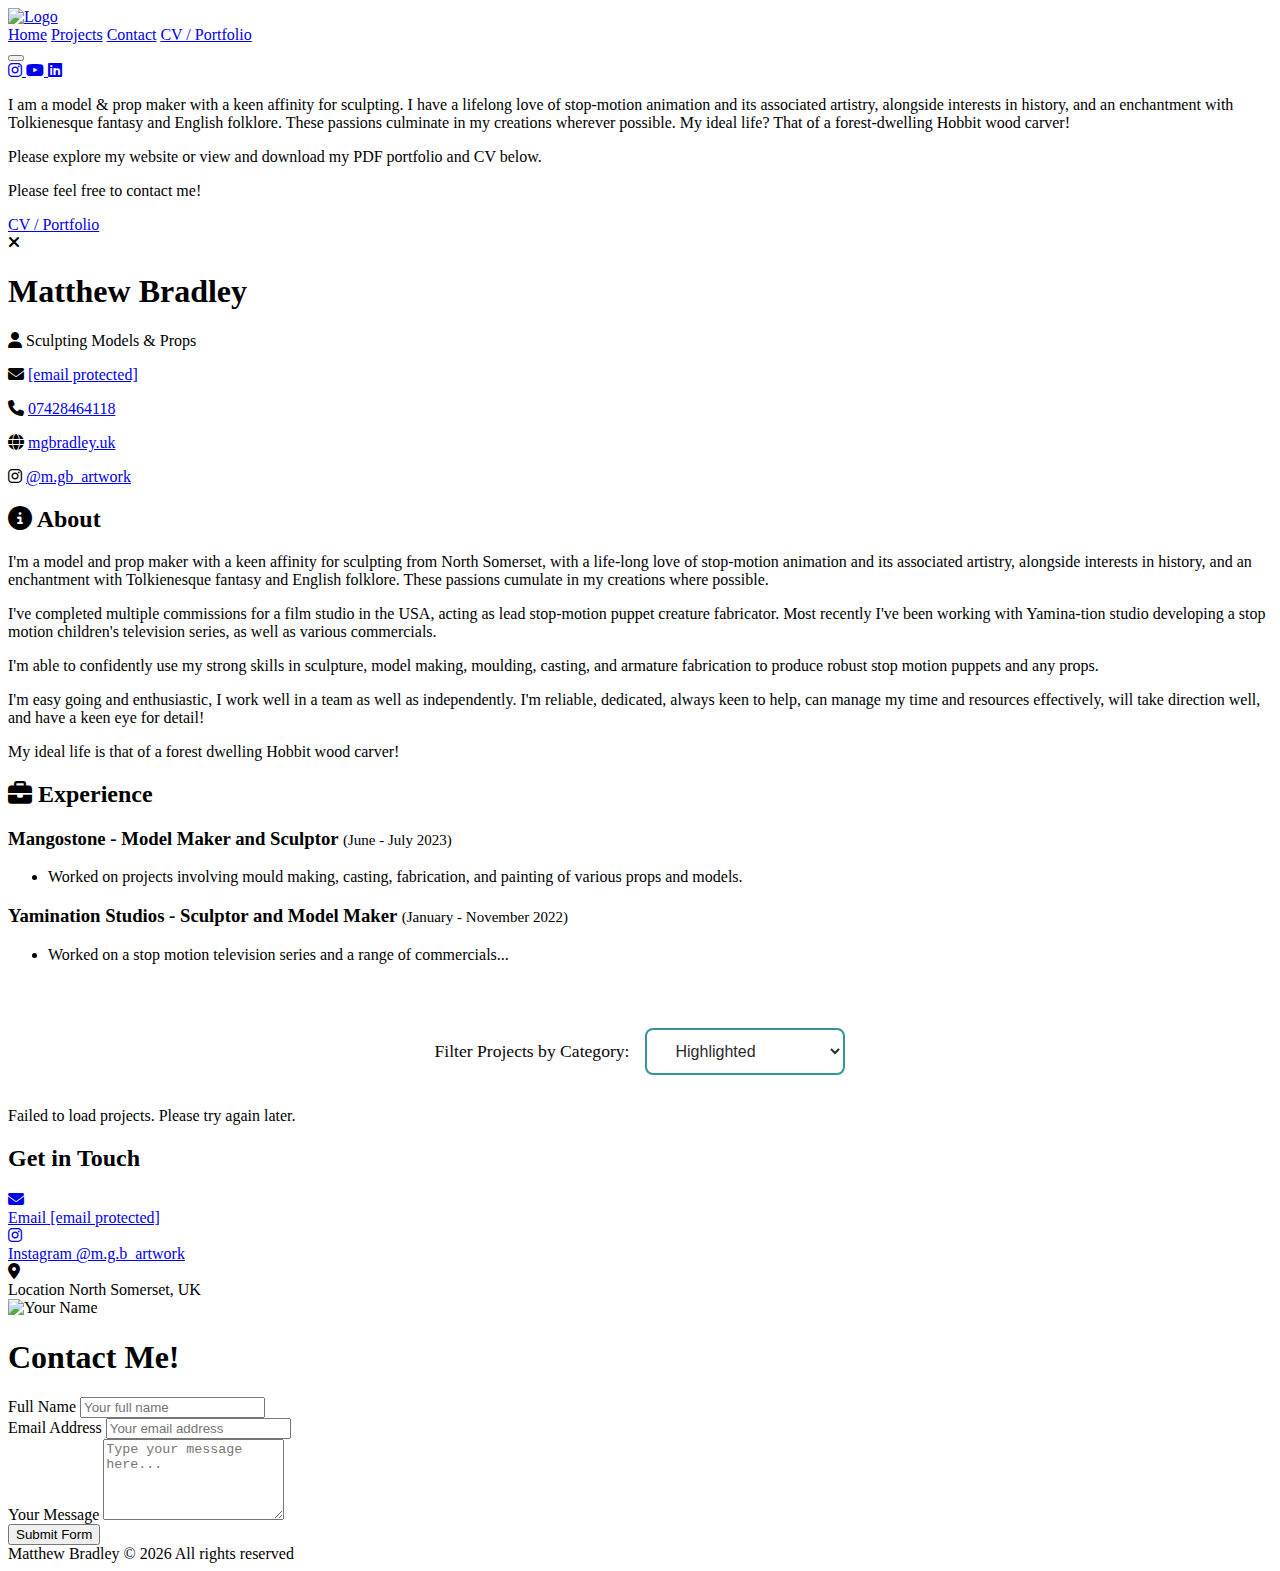
==== commit 8dc69f0c: "Update index.html" ====
--- a/index.html
+++ b/index.html
@@ -1,399 +1,874 @@
-<!DOCTYPE html>
-<html lang="en">
-<head>
-    <meta charset="UTF-8">
-    <meta name="viewport" content="width=device-width, initial-scale=1.0">
-    <title>Grace Community Church</title>
-    <link rel="stylesheet" href="style.css">
-    <link rel="stylesheet" href="https://cdnjs.cloudflare.com/ajax/libs/font-awesome/6.4.0/css/all.min.css">
-    <link href="https://fonts.googleapis.com/css2?family=Playfair+Display:wght@400;700&family=Poppins:wght@300;400;500;600&display=swap" rel="stylesheet">
-   
-</head>
-<body>
-    <!-- Navigation -->
-    <nav class="navbar">
-        <a href="#home" class="logo-container">
-            <img src="logo-no.png" alt="Church Logo" class="logo-image">
-            <div class="logo-text">
-                Milton Baptist<span> Church</span>
-            </div>
-        </a>
-        <ul class="nav-links">
-            <li><a href="#home">Home</a></li>
-            <li><a href="#about">About</a></li>
-            <li><a href="#sermons">Sermons</a></li>
-            <li><a href="#events">Events</a></li>
-            <li><a href="#contact">Contact</a></li>
-        </ul>
-        <div class="menu-toggle">
-            <div class="hamburger">
-                <span></span>
-                <span></span>
-                <span></span>
-            </div>
-        </div>
-    </nav>
-
-        <!-- Hero Section -->
-    <section class="hero" id="home">
-        <div class="hero-content">
-            <h1>Love God, Love Each Other, Love Weston</h1>
-            <p>Join us in our journey of faith, hope, and unconditional love</p>
-            <button class="cta-button">Join Our Next Service</button>
-        </div>
-    </section>
-
-    <section class="invite-section">
-        <div class="invite-container">
-            <div class="invite-image">
-                <div class="circle-frame">
-                    <img src="lou.avif" alt="Dr. Louise Luft">
-                    <div class="floral-border"></div>
-                </div>
-            </div>
-            
-            <div class="invite-content">
-                <div class="invite-header">
-                    <span class="subheading">You're Invited To Celebrate</span>
-                    <h1>The Ordination & Induction of<br>Dr. Louise Luft</h1>
-                </div>
-                
-                <div class="event-details">
-                    <div class="detail-item">
-                        <i class="fas fa-calendar-alt"></i>
-                        <div>
-                            <p class="detail-title">Saturday, 1 February 2024</p>
-                            <p>Service begins at 2:00 PM<br><em>Afternoon tea to follow</em></p>
-                        </div>
-                    </div>
-                    
-                    <div class="detail-item">
-                        <i class="fas fa-church"></i>
-                        <div>
-                            <p class="detail-title">Milton Baptist Church</p>
-                            <p>All are welcome to join in this special occasion<br>and stay for fellowship & refreshments</p>
-                        </div>
-                    </div>
-                </div>
-                
-                <div class="rsvp-box">
-                    <div class="tea-icon">
-                        <i class="fas fa-mug-hot"></i>
-                    </div>
-                    <div class="rsvp-content">
-                        <p>Kindly RSVP by January 25th<br>to help us prepare for our tea time together</p>
-                        <a href="mailto:office@milton-baptist.org.uk" class="cta-button">
-                            Send RSVP
-                            <i class="fas fa-heart"></i>
-                        </a>
-                    </div>
-                </div>
-            </div>
-        </div>
-    </section>
-    
-    <!-- Welcome Contact Section -->
-
-
-      <!-- YouTube Carousel HTML -->
-
-
-<!-- Meet the Team Section -->
-<section class="team-section">
-    <h2 class="team-heading">Meet the Dream Team</h2>
-    <p>
-        Staff and Deacons serve God together to provide biblical and wise leadership for the church. The bible describes the church as the body of Christ, with many parts having their own function, but working together and needing one another. Everyone at MBC serves God with the gifts and abilities he has given them.
-    </p>
-    <div class="team-carousel-container">
-        <div class="team-carousel">
-            <!-- Team Member 1 -->
-            <div class="team-card">
-                <div class="team-image-container">
-                    <img src="lou.avif" alt="Alex Jordan" class="team-image">
-                    <div class="team-image-hover"></div>
-                </div>
-                <h3 class="team-name">Rev. Dr. Lou Luft</h3>
-                <p class="team-role">Minister</p>
-                <p class="team-bio">Tech enthusiast with 15+ years experience turning coffee into code. Marathon runner and AI ethics advocate.</p>
-                <div class="team-social">
-                    <a href="#" class="team-social-link">in</a>
-                    <a href="#" class="team-social-link">tw</a>
-                </div>
-            </div>
-
-            <!-- Team Member 2 -->
-            <div class="team-card">
-                <div class="team-image-container">
-                    <img src="sarah.avif" alt="Samantha Cruz" class="team-image">
-                    <div class="team-image-hover"></div>
-                </div>
-                <h3 class="team-name">Samantha Cruz</h3>
-                <p class="team-role">Creative Director</p>
-                <p class="team-bio">Digital storyteller who believes pixels have personality. Weekend painter and amateur astronomer.</p>
-                <div class="team-social">
-                    <a href="#" class="team-social-link">in</a>
-                    <a href="#" class="team-social-link">bh</a>
-                </div>
-            </div>
-            <div class="team-card">
-                <div class="team-image-container">
-                    <img src="jon.avif" alt="Samantha Cruz" class="team-image">
-                    <div class="team-image-hover"></div>
-                </div>
-                <h3 class="team-name">Samantha Cruz</h3>
-                <p class="team-role">Creative Director</p>
-                <p class="team-bio">Digital storyteller who believes pixels have personality. Weekend painter and amateur astronomer.</p>
-                <div class="team-social">
-                    <a href="#" class="team-social-link">in</a>
-                    <a href="#" class="team-social-link">bh</a>
-                </div>
-            </div>
-            <!-- Team Member 3 -->
-            <div class="team-card">
-                <div class="team-image-container">
-                    <img src="mark.avif" alt="Jordan Lee" class="team-image">
-                    <div class="team-image-hover"></div>
-                </div>
-                <h3 class="team-name">Jordan Lee</h3>
-                <p class="team-role">Lead Developer</p>
-                <p class="team-bio">Full-stack wizard with a passion for clean code. Mountain biker and part-time pastry chef.</p>
-                <div class="team-social">
-                    <a href="#" class="team-social-link">gh</a>
-                    <a href="#" class="team-social-link">tw</a>
-                </div>
-            </div>
-        </div>
-
-        <button class="team-carousel-btn team-carousel-prev">‹</button>
-        <button class="team-carousel-btn team-carousel-next">›</button>
-    </div>
-
-    <div class="team-dots-container"></div>
-</section>
-
-    <div class="carousel-container">
-        <div class="loading-overlay">
-            <div class="spinner"></div>
-        </div>
-        
-        <div class="carousel-track">
-            <div class="carousel-slide active">
-                <img data-src="1.avif" alt="Modern architecture" class="carousel-image">
-                <div class="carousel-caption">
-                    <h3>Architectural Masterpiece</h3>
-                    <p>Contemporary design meeting timeless elegance</p>
-                </div>
-            </div>
-            <div class="carousel-slide">
-                <img data-src="2.jpg" alt="Cityscape" class="carousel-image">
-                <div class="carousel-caption">
-                    <h3>Urban Energy</h3>
-                    <p>Experience dynamic city rhythms</p>
-                </div>
-            </div>
-            <div class="carousel-slide">
-                <img data-src="2.avif" alt="Nature" class="carousel-image">
-                <div class="carousel-caption">
-                    <h3>Natural Serenity</h3>
-                    <p>Discover untouched landscapes</p>
-                </div>
-            </div>
-        </div>
-        
-        <button class="carousel-button carousel-button--left" aria-label="Previous slide">
-            <svg viewBox="0 0 24 24"><path d="M15.41 16.59L10.83 12l4.58-4.59L14 6l-6 6 6 6 1.41-1.41z"/></svg>
-        </button>
-        <button class="carousel-button carousel-button--right" aria-label="Next slide">
-            <svg viewBox="0 0 24 24"><path d="M8.59 16.59L13.17 12 8.59 7.41 10 6l6 6-6 6-1.41-1.41z"/></svg>
-        </button>
-        
-        <div class="carousel-nav">
-            <button class="carousel-indicator active"></button>
-            <button class="carousel-indicator"></button>
-            <button class="carousel-indicator"></button>
-        </div>
-    </div>
-
-
-    <!-- Features Section -->
-    <section class="section features" id="about">
-        <div class="section-header">
-            <h2>Our Ministries</h2>
-        </div>
-        <div class="features-grid">
-            <div class="feature-card">
-                <i class="fas fa-hands-praying"></i>
-                <h3>Prayer & Worship</h3>
-                <p>Weekly services filled with spirit-led worship and prayer</p>
-            </div>
-            <div class="feature-card">
-                <i class="fas fa-child"></i>
-                <h3>Youth Programs</h3>
-                <p>Engaging activities for children and teenagers</p>
-            </div>
-            <div class="feature-card">
-                <i class="fas fa-hand-holding-heart"></i>
-                <h3>Community Outreach</h3>
-                <p>Serving our local community through various initiatives</p>
-            </div>
-        </div>
-    </section>
-
-    <!-- Sermons Section -->
-    <section class="section sermons" id="sermons">
-        <div class="section-header">
-            <h2>Latest Sermons</h2>
-        </div>
-    <div class="youtube-carousel-container">
-
-        <div class="youtube-carousel-slider">
-            <!-- Slide 1 -->
-            <div class="youtube-slide youtube-active">
-                <div class="youtube-video-wrapper">
-                    <iframe class="youtube-iframe" 
-                            src="https://www.youtube.com/embed/mPavZ1gK9AQ?si=uw9t-jWfV0aL7F0z?enablejsapi=1&modestbranding=1&rel=0&autoplay=1&mute=1" 
-                            allow="accelerometer; autoplay; encrypted-media; gyroscope; picture-in-picture" 
-                            allowfullscreen
-                            data-youtube-poster="//img.youtube.com/vi/VIDEO_ID_1/maxresdefault.jpg">
-                    </iframe>
-                    <button class="youtube-play-btn">
-                        <svg xmlns="http://www.w3.org/2000/svg" viewBox="0 0 24 24" width="48" height="48">
-                            <path d="M8 5v14l11-7z" fill="#fff"/>
-                        </svg>
-                    </button>
-                </div>
-                <div class="youtube-info-box">
-                    <div class="youtube-date">January 26th, 2025</div>
-                    <div class="youtube-caption">Clive Bodley - The Sabbath</div>
-                </div>
-            </div>
-
-            <!-- Slide 2 -->
-            <div class="youtube-slide">
-                <div class="youtube-video-wrapper">
-                    <iframe class="youtube-iframe" 
-                            src="https://www.youtube.com/embed/VIDEO_ID_2?enablejsapi=1&modestbranding=1&rel=0" 
-                            allow="accelerometer; encrypted-media; gyroscope; picture-in-picture" 
-                            allowfullscreen>
-                    </iframe>
-                    <button class="youtube-play-btn">
-                        <svg xmlns="http://www.w3.org/2000/svg" viewBox="0 0 24 24" width="48" height="48">
-                            <path d="M8 5v14l11-7z" fill="#fff"/>
-                        </svg>
-                    </button>
-                </div>
-                <div class="youtube-info-box">
-                    <div class="youtube-date">March 22, 2025</div>
-                    <div class="youtube-caption">Sustainable Tech: Green Energy Solutions</div>
-                </div>
-            </div>
-
-            <!-- Add 3 more slides following the same pattern -->
-        </div>
-
-        <button class="youtube-carousel-prev">‹</button>
-        <button class="youtube-carousel-next">›</button>
-    </div>
-            <!-- Add sermon cards -->
-
-    </section>
-
-    <!-- Events Section -->
-    <section class="section events" id="events">
-        <div class="section-header">
-            <h2>Upcoming Events</h2>
-        </div>
-        <div class="event-card">
-            <div class="event-date">
-                <span class="day">24</span>
-                <span>JUL</span>
-            </div>
-            <div class="event-details">
-                <h3>Summer Bible Camp</h3>
-                <p>Join us for an exciting week of spiritual growth and fellowship</p>
-            </div>
-        </div>
-        <!-- Add more event cards -->
-    </section>
-    <section class="welcome-section welcome-contact">
-        <div class="welcome-container">
-            <div class="welcome-contact-header">
-                <h2 class="welcome-heading">Connect With Us</h2>
-                <p class="welcome-subheading">We'd love to hear from you</p>
-            </div>
-    
-            <div class="welcome-contact-grid">
-                <!-- Contact Information -->
-                <div class="welcome-contact-info">
-                    <div class="welcome-contact-card">
-                        <div class="welcome-contact-item">
-                            <svg class="welcome-contact-icon" viewBox="0 0 24 24">
-                                <path d="M20 4H4c-1.1 0-1.99.9-1.99 2L2 18c0 1.1.9 2 2 2h16c1.1 0 2-.9 2-2V6c0-1.1-.9-2-2-2zm0 14H4V8l8 5 8-5v10zm-8-7L4 6h16l-8 5z"/>
-                            </svg>
-                            <div>
-                                <h3 class="welcome-contact-title">Email</h3>
-                                <a href="mailto:office@milton-baptist.org.uk" class="welcome-contact-link">
-                                    office@milton-baptist.org.uk
-                                </a>
-                            </div>
-                        </div>
-    
-                        <div class="welcome-contact-item">
-                            <svg class="welcome-contact-icon" viewBox="0 0 24 24">
-                                <path d="M6.62 10.79c1.44 2.83 3.76 5.14 6.59 6.59l2.2-2.2c.27-.27.67-.36 1.02-.24 1.12.37 2.33.57 3.57.57.55 0 1 .45 1 1V20c0 .55-.45 1-1 1-9.39 0-17-7.61-17-17 0-.55.45-1 1-1h3.5c.55 0 1 .45 1 1 0 1.25.2 2.45.57 3.57.11.35.03.74-.25 1.02l-2.2 2.2z"/>
-                            </svg>
-                            <div>
-                                <h3 class="welcome-contact-title">Phone</h3>
-                                <a href="tel:+441934641574" class="welcome-contact-link">
-                                    +44 (0) 1934 641574
-                                </a>
-                            </div>
-                        </div>
-    
-                        <div class="welcome-contact-item">
-                            <svg class="welcome-contact-icon" viewBox="0 0 24 24">
-                                <path d="M12 2C8.13 2 5 5.13 5 9c0 5.25 7 13 7 13s7-7.75 7-13c0-3.87-3.13-7-7-7zm0 9.5c-1.38 0-2.5-1.12-2.5-2.5s1.12-2.5 2.5-2.5 2.5 1.12 2.5 2.5-1.12 2.5-2.5 2.5z"/>
-                            </svg>
-                            <div>
-                                <h3 class="welcome-contact-title">Address</h3>
-                                <p class="welcome-contact-text">
-                                    Milton Baptist Church<br>
-                                    Baytree Road, Weston-super-Mare<br>
-                                    Somerset, BS22 8HJ, UK
-                                </p>
-                            </div>
-                        </div>
-                    </div>
-                </div>
-    
-                <!-- Map Section -->
-                <div class="welcome-contact-map">
-                    <iframe 
-                        src="https://www.google.com/maps/embed?pb=!1m18!1m12!1m3!1d19864.39310850476!2d-2.947046307403891!3d51.34672610310048!2m3!1f0!2f0!3f0!3m2!1i1024!2i768!4f13.1!3m3!1m2!1s0x4872110e6a0d5c2b%3A0x4e4b578a37c5d3a6!2sMilton%20Baptist%20Church!5e0!3m2!1sen!2suk!4v1718736814756!5m2!1sen!2suk" 
-                        class="welcome-map"
-                        allowfullscreen="" 
-                        loading="lazy" 
-                        referrerpolicy="no-referrer-when-downgrade"
-                        title="Milton Baptist Church Location">
-                    </iframe>
-                </div>
-            </div>
-        </div>
-    </section>
-    <!-- Footer -->
-    <footer>
-        <div class="footer-content">
-            <div class="logo">Grace<span>Community</span></div>
-            <div class="social-links">
-                <a href="#"><i class="fab fa-facebook"></i></a>
-                <a href="#"><i class="fab fa-youtube"></i></a>
-                <a href="#"><i class="fab fa-instagram"></i></a>
-            </div>
-            <p>&copy; 2023 Grace Community Church. All rights reserved.</p>
-        </div>
-    </footer>
-
-<script src="js.js"></script>
-
-</body>
+<!DOCTYPE html>
+<html lang="en-GB" dir="ltr">
+<head>
+    <meta charset="UTF-8">
+    <meta name="viewport" content="width=device-width, initial-scale=1.0, viewport-fit=cover">
+    <meta name="description" content="Matthew Bradley - Model maker, prop sculptor, and stop-motion artisan blending historical craftsmanship with Tolkienesque fantasy. Creating wonder through tactile storytelling.">
+    <link rel="stylesheet" href="https://cdn.jsdelivr.net/npm/@fortawesome/fontawesome-free@6.4.0/css/all.min.css">
+    <link rel="preconnect" href="https://fonts.googleapis.com">
+    <link rel="preconnect" href="https://fonts.gstatic.com" crossorigin>
+    <link rel="preload" href="styles.css" as="style">
+    <link rel="stylesheet" href="styles.css" media="all">
+    <link rel="stylesheet" href="shareable.css" media="all">
+    <meta name="theme-color" content="#3a5f40">
+    <link rel="apple-touch-icon" sizes="180x180" href="/apple-touch-icon.png">
+    <link rel="icon" type="image/png" sizes="32x32" href="/favicon-32x32.png">
+    <link rel="icon" type="image/png" sizes="16x16" href="/favicon-16x16.png">
+    <link rel="manifest" href="site.webmanifest">
+    <link rel="icon" href="favicon.ico?v=2">
+    <title>Matthew Bradley | Artisan Maker</title>
+
+    <!-- New Styles for Project Filter -->
+    <style>
+        .project-filter {
+            max-width: 1440px;
+            margin: 4rem auto 2rem;
+            padding: 0 2rem;
+            display: flex;
+            align-items: center;
+            gap: 1rem;
+            justify-content: center;
+        }
+
+        .project-filter label {
+            font-size: 1.1rem;
+            color: #070707; /* --tertiary-color */
+            font-weight: 500;
+        }
+
+        .category-filter-select {
+            padding: 0.75rem 1.5rem;
+            font-size: 1rem;
+            border-radius: 8px;
+            border: 2px solid #359494; /* --primary-color */
+            background: #fff; /* --secondary-color */
+            color: #2a2a2a; /* --text-dark */
+            cursor: pointer;
+            transition: all 0.3s ease;
+            min-width: 200px;
+        }
+
+        .category-filter-select:hover,
+        .category-filter-select:focus {
+            border-color: #c75233; /* --accent-color-1 */
+            outline: none;
+            box-shadow: 0 0 0 3px rgba(53, 148, 148, 0.3);
+        }
+
+        @media (max-width: 768px) {
+            .project-filter {
+                flex-direction: column;
+                text-align: center;
+                margin: 2rem auto 1rem;
+            }
+            .category-filter-select {
+                width: 100%;
+                max-width: 300px;
+            }
+        }
+    </style>
+</head>
+<body>
+    <nav class="main-navigation-nav">
+        <a href="#home">
+            <img src="Header.png" alt="Logo" class="main-navigation-logo">
+        </a>
+        <div class="main-navigation-nav-links">
+            <a href="index.html#home">Home</a>
+            <a href="index.html#projects-container">Projects</a>
+            <a href="#contact">Contact</a>
+            <a href="portfolio-cv.html" class="cta-button">CV / Portfolio</a>
+        </div>
+        <button class="main-navigation-hamburger">
+            <span></span>
+            <span></span>
+            <span></span>
+        </button>
+    </nav>
+
+    <div class="social-links" id="home">
+        <a href="https://www.instagram.com/m.g.b_artwork/?hl=en" target="_blank" class="social-link instagram" aria-label="Instagram">
+            <i class="fab fa-instagram"></i>
+        </a>
+        <a href="https://www.youtube.com/channel/UCjNBnhekbjApHw49ZqEiMlw/featured" target="_blank" class="social-link youtube" aria-label="YouTube">
+            <i class="fab fa-youtube"></i>
+        </a>
+        <a href="http://www.linkedin.com/in/matthew-bradley-a59811267" target="_blank" class="social-link linkedin" aria-label="LinkedIn">
+            <i class="fab fa-linkedin"></i>
+        </a>
+    </div>
+
+    <section id="first-impressions-slider">
+        <div class="first-impressions-slider-container">
+            <div class="first-impressions-slider-track">
+                <!-- Images will be dynamically inserted here -->
+            </div>
+        </div>
+    </section>
+
+    <section class="about-section">
+        <div class="about-container">
+            <div class="about-image"></div>
+            <div class="about-content">
+                <div class="about-text">
+                    <p class="lead">I am a model & prop maker with a keen affinity for sculpting. I have a lifelong love of stop-motion animation and its associated artistry, alongside interests in history, and an enchantment with Tolkienesque fantasy and English folklore. These passions culminate in my creations wherever possible. My ideal life? That of a forest-dwelling Hobbit wood carver!</p>
+                    <p>Please explore my website or view and download my <span class="highlight">PDF portfolio </span> and <span class="highlight">CV below.</span></p>
+                    <p>Please feel free to contact me!</p>
+                </div>
+                <a href="portfolio-cv" class="cta-button">CV / Portfolio</a>
+            </div>
+        </div>
+    </section>
+
+    <div class="modal-overlay" id="cvModal" role="dialog" aria-modal="true" aria-labelledby="modalTitle">
+        <div class="modal-content">
+            <span class="modal-close" id="closeModalBtn" aria-label="Close Modal"><i class="fa-solid fa-xmark"></i></span>
+            <h1 id="modalTitle">Matthew Bradley</h1>
+            <div class="section" id="cvHeader">
+                <p><i class="fa-solid fa-user icon"></i> Sculpting Models & Props</p>
+                <p><i class="fa-solid fa-envelope icon"></i> <a href="/cdn-cgi/l/email-protection#771a10150516131b120e59021c37101a161e1b5914181a">[email&#160;protected]</a></p>
+                <p><i class="fa-solid fa-phone icon"></i> <a href="tel:07428464118">07428464118</a></p>
+                <p><i class="fa-solid fa-globe icon"></i> <a href="https://mgbradley.uk" target="_blank">mgbradley.uk</a></p>
+                <p><i class="fa-brands fa-instagram icon"></i> <a href="https://www.instagram.com/m.g.b_artwork/" target="_blank">@m.gb_artwork</a></p>
+            </div>
+            <div class="section" id="about">
+                <h2><i class="fa-solid fa-info-circle icon"></i> About</h2>
+                <p>I'm a model and prop maker with a keen affinity for sculpting from North Somerset, with a life-long love of stop-motion animation and its associated artistry, alongside interests in history, and an enchantment with Tolkienesque fantasy and English folklore. These passions cumulate in my creations where possible.</p>
+                <p>I've completed multiple commissions for a film studio in the USA, acting as lead stop-motion puppet creature fabricator. Most recently I've been working with Yamina-tion studio developing a stop motion children's television series, as well as various commercials.</p>
+                <p>I'm able to confidently use my strong skills in sculpture, model making, moulding, casting, and armature fabrication to produce robust stop motion puppets and any props.</p>
+                <p>I'm easy going and enthusiastic, I work well in a team as well as independently. I'm reliable, dedicated, always keen to help, can manage my time and resources effectively, will take direction well, and have a keen eye for detail!</p>
+                <p>My ideal life is that of a forest dwelling Hobbit wood carver!</p>
+            </div>
+            <div class="section" id="experience">
+                <h2><i class="fa-solid fa-briefcase icon"></i> Experience</h2>
+                <h3>Mangostone - Model Maker and Sculptor <span style="font-weight: normal; font-size: 15px;">(June - July 2023)</span></h3>
+                <ul>
+                    <li>Worked on projects involving mould making, casting, fabrication, and painting of various props and models.</li>
+                </ul>
+                <h3>Yamination Studios - Sculptor and Model Maker <span style="font-weight: normal; font-size: 15px;">(January - November 2022)</span></h3>
+                <ul>
+                    <li>Worked on a stop motion television series and a range of commercials...</li>
+                </ul>
+                <!-- Other experience items remain unchanged -->
+            </div>
+            <!-- Other CV sections (education, skills) remain unchanged -->
+        </div>
+    </div>
+
+    <div class="projects-grid" id="projects-container">
+        <div class="project-filter">
+            <label for="category-filter">Filter Projects by Category:</label>
+            <select id="category-filter" class="category-filter-select">
+                <option value="highlighted" selected>Highlighted</option>
+                <!-- Categories will be dynamically inserted here -->
+            </select>
+        </div>
+        <div class="projects-grid-inner"></div>
+    </div>
+
+    <section id="un-highlighted-features">
+        <!-- Sliders will be dynamically inserted here -->
+    </section>
+
+    <section class="contact-section">
+        <div class="contact-container">
+            <h2 class="section-title">Get in Touch</h2>
+            <div class="contact-grid">
+                <a href="/cdn-cgi/l/email-protection#4d202a2f2f3f2c292128346338260d2a202c2421632e2220" class="contact-card">
+                    <div class="contact-icon"><i class="fas fa-envelope"></i></div>
+                    <div class="contact-info">
+                        <span class="contact-label">Email</span>
+                        <span class="contact-detail">[email&#160;protected]</span>
+                    </div>
+                </a>
+                <a href="https://instagram.com/m.g.b_artwork" target="_blank" class="contact-card">
+                    <div class="contact-icon"><i class="fab fa-instagram"></i></div>
+                    <div class="contact-info">
+                        <span class="contact-label">Instagram</span>
+                        <span class="contact-detail">@m.g.b_artwork</span>
+                    </div>
+                </a>
+                <div class="contact-card">
+                    <div class="contact-icon"><i class="fas fa-map-marker-alt"></i></div>
+                    <div class="contact-info">
+                        <span class="contact-label">Location</span>
+                        <span class="contact-detail">North Somerset, UK</span>
+                    </div>
+                </div>
+            </div>
+        </div>
+    </section>
+
+    <div class="contactContainer" id="contact">
+        <div id="contactSuccessMessage" class="contactAlert contactAlertSuccess"></div>
+        <form target="_blank" action="https://formsubmit.co/georgeaustinbradley@outlook.com" method="POST" class="main-contact-form">
+            <input type="hidden" name="_next" value="https://georgebradley.github.io/matthew/index.html?message=successfully%20sent,%20Matthew%20will%20get%20back%20to%20you%20as%20soon%20as%20possible">
+            <img src="Used+image.jpg" alt="Your Name" class="profile-photo">
+            <h1 id="contactTitle">Contact Me!</h1>
+            <div class="contactFormGroup">
+                <label for="contactName">Full Name</label>
+                <input type="text" id="contactName" name="contactName" class="contactFormControl" placeholder="Your full name" required>
+            </div>
+            <div class="contactFormGroup">
+                <label for="contactEmail">Email Address</label>
+                <input type="email" id="contactEmail" name="contactEmail" class="contactFormControl" placeholder="Your email address" required>
+            </div>
+            <div class="contactFormGroup">
+                <label for="contactMessage">Your Message</label>
+                <textarea id="contactMessage" name="contactMessage" class="contactFormControl" rows="5" placeholder="Type your message here..." required></textarea>
+            </div>
+            <button type="submit">Submit Form</button>
+        </form>
+    </div>
+
+    <footer class="footer">
+        <div class="footer-content">
+            <span class="footer-name">Matthew Bradley</span>
+            <span class="footer-date">© <span id="current-year"></span> All rights reserved</span>
+        </div>
+    </footer>
+
+    <script data-cfasync="false" src="/cdn-cgi/scripts/5c5dd728/cloudflare-static/email-decode.min.js"></script>
+    <script src="sharable-scripts.js" defer></script>
+    <script src="feature-project.js" defer></script>
+
+    <!-- Updated Scripts Embedded Here -->
+    <script>
+        // Disable browser's default scroll restoration
+        if ('scrollRestoration' in history) {
+            history.scrollRestoration = 'manual';
+        }
+
+        // Consolidated Initialization on DOM Ready
+        document.addEventListener('DOMContentLoaded', () => {
+            initAccessibility();
+            setupServiceWorker();
+            initFeatureSlider();
+            initHeroSlider();
+            initContactSuccessMessage();
+            initFirstImpressionsSlider();
+            initModal();
+            updateCurrentYear();
+            initUnHighlightedFeatures();
+            initProjectFilter();
+
+            const projectLinks = document.querySelectorAll('.first-impressions-label, .un-highlighted-features-slider-link, .feature-project-link');
+            console.log("Found project links:", projectLinks.length);
+            projectLinks.forEach(link => {
+                link.addEventListener('click', () => {
+                    console.log("Project link clicked. Saving scrollY =", window.scrollY);
+                    sessionStorage.setItem('indexScroll', window.scrollY);
+                });
+            });
+        });
+
+        window.addEventListener('pageshow', () => {
+            const savedScroll = sessionStorage.getItem('indexScroll');
+            const hash = window.location.hash;
+
+            if (hash) {
+                const targetElement = document.querySelector(hash);
+                if (targetElement) {
+                    setTimeout(() => {
+                        targetElement.scrollIntoView({ behavior: 'smooth' });
+                        sessionStorage.removeItem('indexScroll');
+                    }, 100);
+                    return;
+                }
+            }
+
+            if (savedScroll !== null) {
+                console.log("Restoring scroll position to:", savedScroll);
+                setTimeout(() => {
+                    window.scrollTo({ top: parseInt(savedScroll, 10), behavior: 'smooth' });
+                    sessionStorage.removeItem('indexScroll');
+                }, 100);
+            }
+        });
+
+        function initAccessibility() {
+            const currentPath = window.location.pathname;
+            document.querySelectorAll('nav a').forEach(link => {
+                if (link.getAttribute('href') === currentPath) {
+                    link.setAttribute('aria-current', 'page');
+                }
+            });
+        }
+
+        function setupServiceWorker() {
+            if ('serviceWorker' in navigator) {
+                window.addEventListener('load', () => {
+                    navigator.serviceWorker.register('/sw.js')
+                        .then(registration => console.log('ServiceWorker registration successful'))
+                        .catch(err => console.log('ServiceWorker registration failed:', err));
+                });
+            }
+        }
+
+        function updateCurrentYear() {
+            const yearElement = document.getElementById('current-year');
+            if (yearElement) yearElement.textContent = new Date().getFullYear();
+        }
+
+        function initFeatureSlider() {
+            const slider = document.getElementById('feature-slider');
+            const lightbox = document.getElementById('feature-lightbox');
+            const modalImg = document.getElementById('feature-img-modal');
+            const captionText = document.getElementById('feature-caption');
+            const closeBtn = document.querySelector('.feature-close');
+            const prevButton = document.getElementById('feature-prev');
+            const nextButton = document.getElementById('feature-next');
+
+            if (!slider || !lightbox || !modalImg || !captionText || !closeBtn || !prevButton || !nextButton) {
+                console.warn('One or more feature slider elements not found.');
+                return;
+            }
+
+            let currentIndex = 0;
+            const images = [];
+            let autoSlide;
+
+            for (let i = 1; i <= 17; i++) {
+                let img = document.createElement('img');
+                img.src = `[data-uri]`;
+                img.dataset.src = `feature-img/feature-${i}.jpg`;
+                img.alt = `Work ${i}`;
+                img.title = `Work ${i}`;
+                img.loading = "lazy";
+                img.addEventListener('click', function() {
+                    openLightbox(this.dataset.src, this.alt);
+                });
+                slider.appendChild(img);
+                images.push(img);
+            }
+
+            function loadImage(img) {
+                const src = img.dataset.src;
+                if (src) {
+                    img.src = src;
+                    img.removeAttribute('data-src');
+                }
+            }
+            function handleLazyLoad() {
+                images.forEach(img => {
+                    if (img.getBoundingClientRect().top < window.innerHeight && img.dataset.src) loadImage(img);
+                });
+            }
+            window.addEventListener('scroll', handleLazyLoad);
+            handleLazyLoad();
+
+            function openLightbox(src, alt) {
+                modalImg.src = src;
+                modalImg.alt = alt;
+                captionText.innerHTML = alt;
+                lightbox.style.display = "block";
+            }
+            closeBtn.onclick = () => lightbox.style.display = "none";
+            window.addEventListener('click', (event) => {
+                if (event.target === lightbox) lightbox.style.display = "none";
+            });
+
+            function slideTo(index) {
+                currentIndex = (index + images.length) % images.length;
+                slider.style.transform = `translateX(-${currentIndex * 100}%)`;
+            }
+            prevButton.addEventListener('click', () => slideTo(currentIndex - 1));
+            nextButton.addEventListener('click', () => slideTo(currentIndex + 1));
+
+            document.addEventListener('keydown', function(event) {
+                if (lightbox.style.display === "block") {
+                    if (event.key === "Escape") lightbox.style.display = "none";
+                } else {
+                    if (event.key === "ArrowLeft") slideTo(currentIndex - 1);
+                    if (event.key === "ArrowRight") slideTo(currentIndex + 1);
+                }
+            });
+
+            function autoSlideFunction() {
+                slideTo(currentIndex + 1);
+            }
+            function startSlide() {
+                autoSlide = setInterval(autoSlideFunction, 3000);
+            }
+            function stopSlide() {
+                clearInterval(autoSlide);
+            }
+            slider.addEventListener('mouseenter', stopSlide);
+            slider.addEventListener('mouseleave', startSlide);
+            startSlide();
+        }
+
+        class HeroSlider {
+            constructor() {
+                this.API_URL = 'feature-project.json';
+                this.currentIndex = 0;
+                this.intervalTime = 5000;
+                this.intervalId = null;
+                this.touchStartX = 0;
+                this.touchEndX = 0;
+            }
+            async init() {
+                try {
+                    this.projects = await this.getCachedData();
+                    this.createSlides();
+                    this.createDots();
+                    this.startAutoPlay();
+                    this.addEventListeners();
+                    const loadingElem = document.querySelector('.loading');
+                    if (loadingElem) loadingElem.remove();
+                } catch (error) {
+                    this.handleError(error);
+                }
+            }
+            async getCachedData() {
+                const key = "heroProjects";
+                let data = localStorage.getItem(key);
+                if (data) return JSON.parse(data);
+                const response = await fetch(this.API_URL);
+                if (!response.ok) throw new Error('Network response was not ok');
+                data = await response.json();
+                localStorage.setItem(key, JSON.stringify(data));
+                return data;
+            }
+            createSlides() {
+                const slidesContainer = document.querySelector('.hero-slides');
+                if (!slidesContainer) throw new Error("Hero slides container not found");
+                this.slides = this.projects.map(project => {
+                    const slide = document.createElement('div');
+                    slide.className = 'hero-slide';
+                    const img = new Image();
+                    img.src = project['feature-project-thumbnail'];
+                    img.alt = project['feature-project-name'];
+                    img.loading = 'eager';
+                    const progress = document.createElement('div');
+                    progress.className = 'progress-bar';
+                    const content = document.createElement('div');
+                    content.className = 'hero-content';
+                    const text = document.createElement('div');
+                    text.className = 'hero-text';
+                    const title = document.createElement('h2');
+                    title.className = 'hero-title';
+                    title.textContent = project['feature-project-name'];
+                    const description = document.createElement('p');
+                    description.className = 'hero-description';
+                    description.textContent = project['feature-project-description'];
+                    text.append(title, description);
+                    content.appendChild(text);
+                    slide.append(img, progress, content);
+                    slidesContainer.appendChild(slide);
+                    return slide;
+                });
+                if (this.slides.length > 0) this.slides[0].classList.add('active');
+            }
+            createDots() {
+                const dotsContainer = document.querySelector('.hero-dots');
+                if (!dotsContainer) {
+                    console.warn("Hero dots container not found");
+                    return;
+                }
+                this.dots = this.projects.map((_, index) => {
+                    const dot = document.createElement('button');
+                    dot.className = 'hero-dot';
+                    dot.ariaLabel = `Go to slide ${index + 1}`;
+                    dot.addEventListener('click', () => this.goToSlide(index));
+                    dotsContainer.appendChild(dot);
+                    return dot;
+                });
+                if (this.dots && this.dots[0]) this.dots[0].classList.add('active');
+            }
+            goToSlide(index) {
+                if (index === this.currentIndex) return;
+                this.slides[this.currentIndex].classList.remove('active');
+                if (this.dots && this.dots[this.currentIndex]) this.dots[this.currentIndex].classList.remove('active');
+                this.currentIndex = index;
+                this.slides[this.currentIndex].classList.add('active');
+                if (this.dots && this.dots[this.currentIndex]) this.dots[this.currentIndex].classList.add('active');
+                this.resetAutoPlay();
+            }
+            nextSlide() {
+                const nextIndex = (this.currentIndex + 1) % this.slides.length;
+                this.goToSlide(nextIndex);
+            }
+            startAutoPlay() {
+                this.intervalId = setInterval(() => this.nextSlide(), this.intervalTime);
+            }
+            resetAutoPlay() {
+                clearInterval(this.intervalId);
+                this.startAutoPlay();
+            }
+            handleTouchStart(e) {
+                this.touchStartX = e.changedTouches[0].screenX;
+            }
+            handleTouchEnd(e) {
+                this.touchEndX = e.changedTouches[0].screenX;
+                const diff = this.touchStartX - this.touchEndX;
+                if (Math.abs(diff) > 50) {
+                    diff > 0 ? this.nextSlide() : this.prevSlide();
+                }
+            }
+            addEventListeners() {
+                const heroContainer = document.querySelector('.hero-container');
+                if (heroContainer) {
+                    heroContainer.addEventListener('touchstart', e => this.handleTouchStart(e));
+                    heroContainer.addEventListener('touchend', e => this.handleTouchEnd(e));
+                }
+                document.addEventListener('keydown', e => {
+                    if (e.key === 'ArrowLeft') this.prevSlide();
+                    if (e.key === 'ArrowRight') this.nextSlide();
+                });
+            }
+            prevSlide() {
+                const prevIndex = (this.currentIndex - 1 + this.slides.length) % this.slides.length;
+                this.goToSlide(prevIndex);
+            }
+            handleError(error) {
+                console.error('Error:', error);
+                const loading = document.querySelector('.loading');
+                if (loading) {
+                    loading.innerHTML = `
+                        <div style="text-align: center">
+                            <p>⚠️ Failed to load content</p>
+                            <button onclick="location.reload()">Retry</button>
+                        </div>
+                    `;
+                }
+            }
+        }
+        function initHeroSlider() {
+            if (document.querySelector('.hero-slides')) {
+                const slider = new HeroSlider();
+                slider.init();
+            }
+        }
+
+        function initContactSuccessMessage() {
+            const params = new URLSearchParams(window.location.search);
+            const contactSuccessMessage = params.get('message');
+            if (contactSuccessMessage) {
+                const messageContainer = document.getElementById('contactSuccessMessage');
+                if (messageContainer) {
+                    messageContainer.textContent = contactSuccessMessage;
+                    messageContainer.style.display = 'block';
+                    window.history.replaceState({}, document.title, window.location.pathname);
+                }
+            }
+        }
+
+        function initFirstImpressionsSlider() {
+            const sliderTrack = document.querySelector('#first-impressions-slider .first-impressions-slider-track');
+            if (!sliderTrack) return;
+            function getFirstImpressionsData() {
+                const key = "firstImpressionsData";
+                return new Promise((resolve, reject) => {
+                    let data = localStorage.getItem(key);
+                    if (data) resolve(JSON.parse(data));
+                    else {
+                        fetch("first-impression-banner.json")
+                            .then(response => {
+                                if (!response.ok) reject(new Error('Network response was not ok'));
+                                return response.json();
+                            })
+                            .then(data => {
+                                localStorage.setItem(key, JSON.stringify(data));
+                                resolve(data);
+                            })
+                            .catch(reject);
+                    }
+                });
+            }
+            getFirstImpressionsData()
+                .then(data => {
+                    data.sort((a, b) => a["first-impression-order"] - b["first-impression-order"]);
+                    let imagesHTML = "";
+                    data.forEach(item => {
+                        imagesHTML += `
+                            <div class="first-impressions-slide">
+                                <img src="${item["first-impression-image"]}" alt="${item["first-impression-caption"]}">
+                                <a href="${item["first-impression-project-link"]}" class="first-impressions-label">
+                                    ${item["first-impression-caption"]}
+                                </a>
+                            </div>`;
+                    });
+                    sliderTrack.innerHTML = window.innerWidth >= 1024 ? imagesHTML + imagesHTML : imagesHTML;
+                })
+                .catch(error => console.error("Error fetching banner JSON:", error));
+        }
+
+        function initModal() {
+            const openModalBtn = document.getElementById('openModalBtn');
+            const closeModalBtn = document.getElementById('closeModalBtn');
+            const cvModal = document.getElementById('cvModal');
+            if (!openModalBtn || !closeModalBtn || !cvModal) return;
+            openModalBtn.addEventListener('click', () => cvModal.classList.add('active'));
+            closeModalBtn.addEventListener('click', () => cvModal.classList.remove('active'));
+            cvModal.addEventListener('click', (e) => {
+                if (e.target === cvModal) cvModal.classList.remove('active');
+            });
+            document.addEventListener('keydown', (e) => {
+                if (e.key === 'Escape' && cvModal.classList.contains('active')) cvModal.classList.remove('active');
+            });
+        }
+
+        function initUnHighlightedFeatures() {
+            const section = document.getElementById("un-highlighted-features");
+            if (!section) return;
+            function getCategoriesData() {
+                const key = "categoriesData";
+                return new Promise((resolve, reject) => {
+                    let data = localStorage.getItem(key);
+                    if (data) resolve(JSON.parse(data));
+                    else {
+                        fetch("feature-project-category.json")
+                            .then(response => {
+                                if (!response.ok) reject(new Error('Network response was not ok'));
+                                return response.json();
+                            })
+                            .then(data => {
+                                localStorage.setItem(key, JSON.stringify(data));
+                                resolve(data);
+                            })
+                            .catch(reject);
+                    }
+                });
+            }
+            function getProjectsData() {
+                const key = "projectsData";
+                return new Promise((resolve, reject) => {
+                    let data = localStorage.getItem(key);
+                    if (data) resolve(JSON.parse(data));
+                    else {
+                        fetch("feature-project.json")
+                            .then(response => {
+                                if (!response.ok) reject(new Error('Network response was not ok'));
+                                return response.json();
+                            })
+                            .then(data => {
+                                localStorage.setItem(key, JSON.stringify(data));
+                                resolve(data);
+                            })
+                            .catch(reject);
+                    }
+                });
+            }
+            Promise.all([getCategoriesData(), getProjectsData()])
+                .then(([categories, projects]) => {
+                    const unhighlightedProjects = projects.filter(p => p["feature-project-type"] === "un-highlighted");
+                    const grouped = {};
+                    unhighlightedProjects.forEach(project => {
+                        const catId = project["project-feature-main-category-id"];
+                        if (!grouped[catId]) grouped[catId] = [];
+                        grouped[catId].push(project);
+                    });
+                    categories.forEach(category => {
+                        const catId = category.id;
+                        if (grouped[catId] && grouped[catId].length > 0) {
+                            const card = document.createElement("div");
+                            card.className = "un-highlighted-category-slider";
+                            const sliderWrapper = document.createElement("div");
+                            sliderWrapper.className = "un-highlighted-slider-wrapper";
+                            const link = document.createElement("a");
+                            link.href = "details.html?cat=" + encodeURIComponent(category.id);
+                            link.className = "un-highlighted-features-slider-link";
+                            const headerDiv = document.createElement("div");
+                            headerDiv.className = "un-highlighted-category-header";
+                            const categoryTitle = document.createElement("h2");
+                            categoryTitle.textContent = category.categoryName;
+                            headerDiv.appendChild(categoryTitle);
+                            const categoryDesc = document.createElement("p");
+                            categoryDesc.className = "un-highlighted-category-description";
+                            categoryDesc.textContent = category.description;
+                            headerDiv.appendChild(categoryDesc);
+                            link.appendChild(headerDiv);
+                            const sliderContainer = document.createElement("div");
+                            sliderContainer.className = "un-highlighted-features-slider-container";
+                            const sliderTrack = document.createElement("div");
+                            sliderTrack.className = "un-highlighted-features-slider-track";
+                            const projectSlides = [];
+                            grouped[catId].forEach(project => {
+                                const gallery = project["feature-project-gallery"];
+                                if (gallery && gallery.length >= 2) {
+                                    const slidesForProject = [];
+                                    for (let i = 0; i < 2; i++) {
+                                        const slide = document.createElement("div");
+                                        slide.className = "un-highlighted-features-slide";
+                                        const img = document.createElement("img");
+                                        img.src = gallery[i].image;
+                                        img.alt = gallery[i]["alt-text"] || project["feature-project-name"];
+                                        slide.appendChild(img);
+                                        slidesForProject.push(slide);
+                                    }
+                                    projectSlides.push(slidesForProject);
+                                }
+                            });
+                            let finalSlides = [];
+                            if (projectSlides.length > 1) {
+                                seededShuffleArray(projectSlides, 12345);
+                                const numberOfSlidesPerProject = projectSlides[0].length;
+                                for (let i = 0; i < numberOfSlidesPerProject; i++) {
+                                    projectSlides.forEach(slidesForProject => {
+                                        if (slidesForProject[i]) finalSlides.push(slidesForProject[i]);
+                                    });
+                                }
+                            } else if (projectSlides.length === 1) {
+                                finalSlides = projectSlides[0];
+                            }
+                            finalSlides.forEach(slide => sliderTrack.appendChild(slide));
+                            sliderContainer.appendChild(sliderTrack);
+                            link.appendChild(sliderContainer);
+                            sliderWrapper.appendChild(link);
+                            card.appendChild(sliderWrapper);
+                            section.appendChild(card);
+                        }
+                    });
+                })
+                .catch(error => console.error("Error fetching un-highlighted features:", error));
+        }
+
+        function seededShuffleArray(array, seed) {
+            const random = mulberry32(seed);
+            for (let i = array.length - 1; i > 0; i--) {
+                const j = Math.floor(random() * (i + 1));
+                [array[i], array[j]] = [array[j], array[i]];
+            }
+        }
+        function mulberry32(a) {
+            return function() {
+                var t = (a += 0x6d2b79f5);
+                t = Math.imul(t ^ (t >>> 15), t | 1);
+                t ^= t + Math.imul(t ^ (t >>> 7), t | 61);
+                return ((t ^ (t >>> 14)) >>> 0) / 4294967296;
+            };
+        }
+
+        function initProjectFilter() {
+            const filterSelect = document.getElementById('category-filter');
+            const projectsGrid = document.querySelector('.projects-grid-inner');
+            if (!filterSelect || !projectsGrid) {
+                console.warn('Project filter elements not found.');
+                return;
+            }
+
+            function getCategoriesData() {
+                const key = "categoriesData";
+                return new Promise((resolve, reject) => {
+                    let data = localStorage.getItem(key);
+                    if (data) resolve(JSON.parse(data));
+                    else {
+                        fetch("feature-project-category.json")
+                            .then(response => response.ok ? response.json() : reject(new Error('Network response was not ok')))
+                            .then(data => {
+                                localStorage.setItem(key, JSON.stringify(data));
+                                resolve(data);
+                            })
+                            .catch(reject);
+                    }
+                });
+            }
+
+            function getProjectsData() {
+                const key = "projectsData";
+                return new Promise((resolve, reject) => {
+                    let data = localStorage.getItem(key);
+                    if (data) resolve(JSON.parse(data));
+                    else {
+                        fetch("feature-project.json")
+                            .then(response => response.ok ? response.json() : reject(new Error('Network response was not ok')))
+                            .then(data => {
+                                localStorage.setItem(key, JSON.stringify(data));
+                                resolve(data);
+                            })
+                            .catch(reject);
+                    }
+                });
+            }
+
+            Promise.all([getCategoriesData(), getProjectsData()])
+                .then(([categories, projects]) => {
+                    categories.forEach(category => {
+                        const option = document.createElement('option');
+                        option.value = category.id;
+                        option.textContent = category.categoryName;
+                        filterSelect.appendChild(option);
+                    });
+
+                    function createProjectCard(project) {
+                        const card = document.createElement('div');
+                        card.className = 'project-card';
+                        const link = document.createElement('a');
+                        link.href = project['feature-project-link'] || '#';
+                        link.className = 'card-link';
+                        const imageContainer = document.createElement('div');
+                        imageContainer.className = 'card-image-container';
+                        const img = document.createElement('img');
+                        img.src = project['feature-project-thumbnail'];
+                        img.alt = project['feature-project-name'];
+                        img.className = 'card-image';
+                        imageContainer.appendChild(img);
+                        const content = document.createElement('div');
+                        content.className = 'card-content';
+                        const name = document.createElement('h3');
+                        name.className = 'project-name';
+                        name.textContent = project['feature-project-name'];
+                        const description = document.createElement('p');
+                        description.className = 'project-description';
+                        description.textContent = project['feature-project-description'];
+                        content.append(name, description);
+                        link.append(imageContainer, content);
+                        card.appendChild(link);
+                        return card;
+                    }
+
+                    function displayProjects(filterValue) {
+                        projectsGrid.innerHTML = '';
+                        let filteredProjects = [];
+                        if (filterValue === 'highlighted') {
+                            filteredProjects = projects.filter(p => p['feature-project-type'] === 'highlighted');
+                        } else {
+                            filteredProjects = projects.filter(p => p['project-feature-main-category-id'] == filterValue);
+                        }
+                        filteredProjects.forEach(project => {
+                            const card = createProjectCard(project);
+                            projectsGrid.appendChild(card);
+                        });
+                    }
+
+                    displayProjects('highlighted');
+
+                    filterSelect.addEventListener('change', (e) => {
+                        const selectedValue = e.target.value;
+                        displayProjects(selectedValue);
+                    });
+                })
+                .catch(error => {
+                    console.error('Error initializing project filter:', error);
+                    projectsGrid.innerHTML = '<p>Failed to load projects. Please try again later.</p>';
+                });
+        }
+
+        window.addEventListener('load', () => {
+            const timing = window.performance.timing;
+            const loadTime = timing.loadEventEnd - timing.navigationStart;
+            console.log(`Page loaded in ${loadTime}ms`);
+        });
+
+        window.onerror = function(message, source, lineno, colno, error) {
+            console.error(`Error: ${message} at ${source}:${lineno}:${colno}`);
+            return true;
+        };
+    </script>
+
+    <noscript>
+        <style>
+            .no-js-warning {
+                padding: 1em;
+                background: var(--deep-umber);
+                color: white;
+                text-align: center;
+            }
+        </style>
+        <div class="no-js-warning" role="alert">
+            For full functionality of this site, please enable JavaScript.
+        </div>
+    </noscript>
+</body>
 </html>